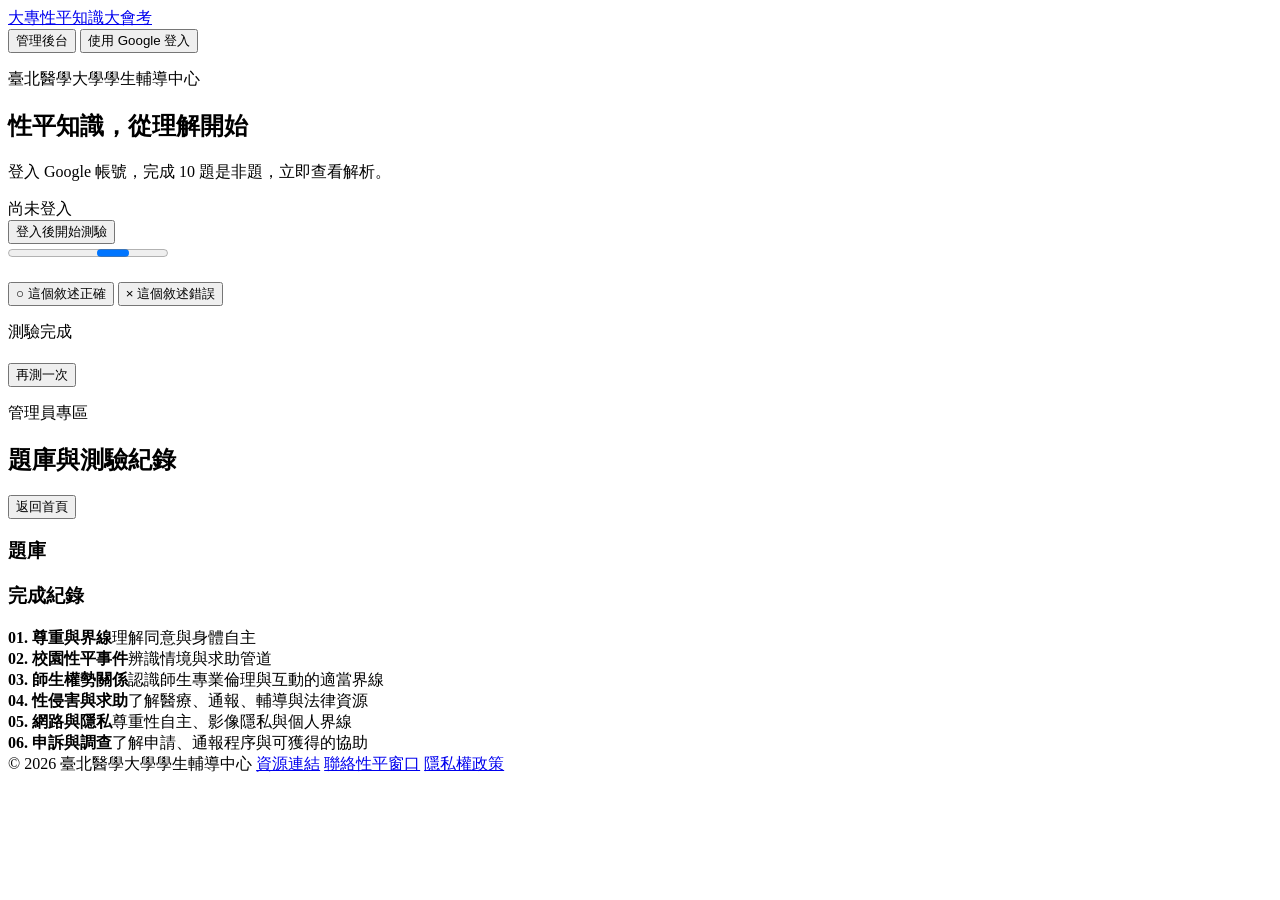
==== index.html @ e1f248a3 "Add index.html" ====
<!doctype html>
<html lang="zh-Hant">
<head>
  <meta charset="UTF-8" />
  <meta name="viewport" content="width=device-width,initial-scale=1" />
  <meta name="description" content="大專性平知識大會考" />
  <title>大專性平知識大會考</title>
  <link rel="stylesheet" href="./styles.css" />
</head>
<body>
  <header class="topbar">
    <a class="brand" href="./">大專性平知識大會考</a>
    <nav>
      <button id="adminNav" class="link-button hidden">管理後台</button>
      <button id="authButton" class="button">使用 Google 登入</button>
    </nav>
  </header>
  <main>
    <section id="homeView" class="hero">
      <p class="eyebrow">臺北醫學大學學生輔導中心</p>
      <h1>性平知識，從理解開始</h1>
      <p class="lead">登入 Google 帳號，完成 10 題是非題，立即查看解析。</p>
      <div id="accountStatus" class="status">尚未登入</div>
      <button id="startButton" class="button primary">登入後開始測驗</button>
    </section>

    <section id="quizView" class="panel hidden" aria-live="polite">
      <div class="progress-row"><span id="progressText"></span><progress id="progressBar" max="10"></progress></div>
      <h2 id="questionText"></h2>
      <div class="answer-grid">
        <button class="answer-button" data-answer="true">○ 這個敘述正確</button>
        <button class="answer-button" data-answer="false">× 這個敘述錯誤</button>
      </div>
    </section>

    <section id="resultView" class="panel hidden">
      <p class="eyebrow">測驗完成</p>
      <h2 id="scoreText"></h2>
      <div id="reviewList" class="review-list"></div>
      <button id="retryButton" class="button primary">再測一次</button>
    </section>

    <section id="adminView" class="panel hidden">
      <div class="section-heading"><div><p class="eyebrow">管理員專區</p><h2>題庫與測驗紀錄</h2></div><button id="closeAdmin" class="button">返回首頁</button></div>
      <p id="adminMessage" class="status"></p>
      <div class="admin-grid">
        <div><h3>題庫</h3><div id="questionAdminList"></div></div>
        <div><h3>完成紀錄</h3><div id="attemptList"></div></div>
      </div>
    </section>

    <section class="topics">
      <article><b>01. 尊重與界線</b><span>理解同意與身體自主</span></article>
      <article><b>02. 校園性平事件</b><span>辨識情境與求助管道</span></article>
      <article><b>03. 師生權勢關係</b><span>認識師生專業倫理與互動的適當界線</span></article>
      <article><b>04. 性侵害與求助</b><span>了解醫療、通報、輔導與法律資源</span></article>
      <article><b>05. 網路與隱私</b><span>尊重性自主、影像隱私與個人界線</span></article>
      <article><b>06. 申訴與調查</b><span>了解申請、通報程序與可獲得的協助</span></article>
    </section>
  </main>
  <footer>
    <span>© 2026 臺北醫學大學學生輔導中心</span>
    <a href="https://ismart.tmu.edu.tw/front/GECE1/pages.php?ID=776df906053d815350e7e70a23104001" target="_blank" rel="noopener">資源連結</a>
    <a href="mailto:gender@tmu.edu.tw">聯絡性平窗口</a>
    <a href="./privacy.html">隱私權政策</a>
  </footer>
  <dialog id="editDialog">
    <form id="editForm" method="dialog">
      <h2>修改題目</h2>
      <input id="editId" type="hidden" />
      <label>題目<textarea id="editPrompt" required></textarea></label>
      <label>答案<select id="editAnswer"><option value="true">○ 正確</option><option value="false">× 錯誤</option></select></label>
      <label>解答說明<textarea id="editExplanation"></textarea></label>
      <div class="dialog-actions"><button type="button" id="cancelEdit" class="button">取消</button><button type="submit" class="button primary">儲存</button></div>
    </form>
  </dialog>
  <script type="module" src="./app.js"></script>
</body>
</html>
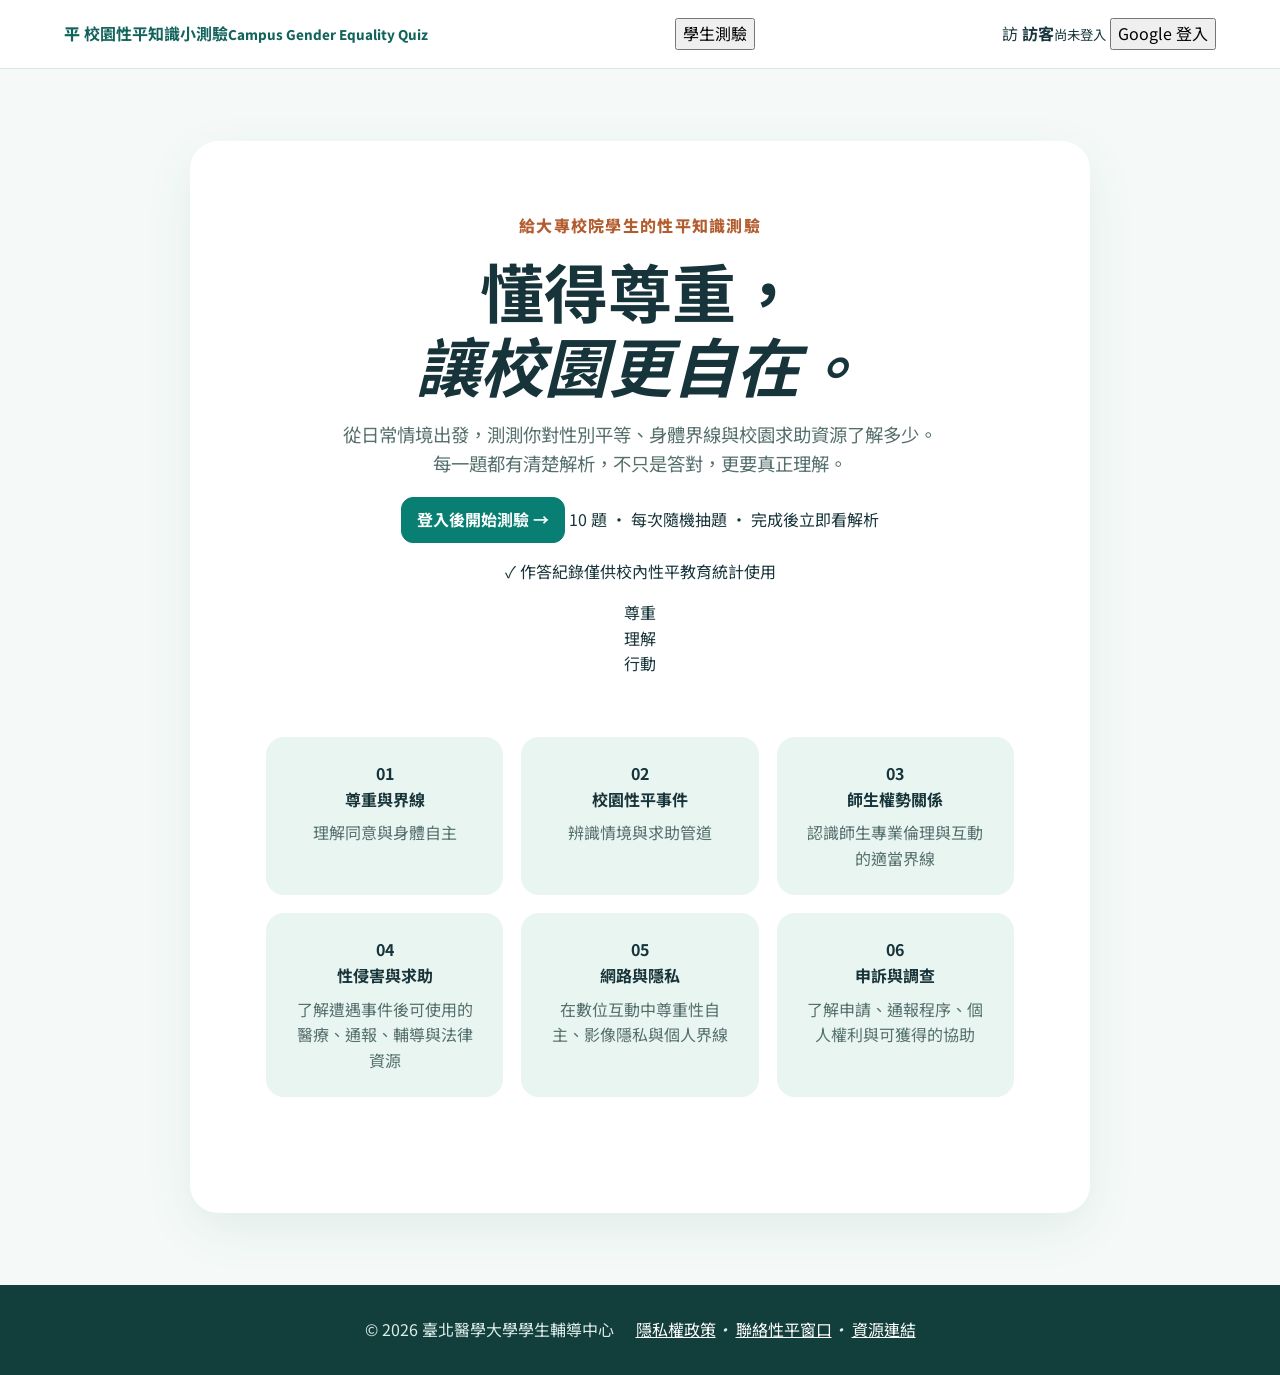
==== commit 491ee7d2: "Rebuild homepage from published site design" ====
--- a/index.html
+++ b/index.html
@@ -3,67 +3,96 @@
 <head>
   <meta charset="UTF-8" />
   <meta name="viewport" content="width=device-width,initial-scale=1" />
-  <meta name="description" content="大專性平知識大會考" />
-  <title>大專性平知識大會考</title>
+  <meta name="description" content="給大專校院學生的校園性別平等知識測驗" />
+  <title>校園性別平等知識小測驗</title>
+  <link rel="preconnect" href="https://fonts.googleapis.com">
+  <link rel="preconnect" href="https://fonts.gstatic.com" crossorigin>
+  <link href="https://fonts.googleapis.com/css2?family=Noto+Sans+TC:wght@400;500;600;700&family=Noto+Serif+TC:wght@600;700&display=swap" rel="stylesheet">
   <link rel="stylesheet" href="./styles.css" />
 </head>
 <body>
   <header class="topbar">
-    <a class="brand" href="./">大專性平知識大會考</a>
-    <nav>
-      <button id="adminNav" class="link-button hidden">管理後台</button>
-      <button id="authButton" class="button">使用 Google 登入</button>
+    <a class="brand" href="./" aria-label="回到首頁">
+      <span class="brand-mark">平</span>
+      <span><strong>校園性平知識小測驗</strong><small>Campus Gender Equality Quiz</small></span>
+    </a>
+    <nav aria-label="主要導覽">
+      <button class="nav-item active" type="button" id="studentNav">學生測驗</button>
+      <button id="adminNav" class="nav-item hidden" type="button">管理後台</button>
     </nav>
+    <div class="account">
+      <span class="account-avatar" aria-hidden="true">訪</span>
+      <span class="account-copy"><strong id="accountName">訪客</strong><small id="accountStatus">尚未登入</small></span>
+      <button id="authButton" class="auth-button" type="button">Google 登入</button>
+    </div>
   </header>
+
   <main>
-    <section id="homeView" class="hero">
-      <p class="eyebrow">臺北醫學大學學生輔導中心</p>
-      <h1>性平知識，從理解開始</h1>
-      <p class="lead">登入 Google 帳號，完成 10 題是非題，立即查看解析。</p>
-      <div id="accountStatus" class="status">尚未登入</div>
-      <button id="startButton" class="button primary">登入後開始測驗</button>
+    <section id="homeView" class="hero page">
+      <div class="hero-copy">
+        <p class="eyebrow">給大專校院學生的性平知識測驗</p>
+        <h1>懂得尊重，<br><em>讓校園更自在。</em></h1>
+        <p class="lead">從日常情境出發，測測你對性別平等、身體界線與校園求助資源了解多少。<br>每一題都有清楚解析，不只是答對，更要真正理解。</p>
+        <div class="hero-actions">
+          <button id="startButton" class="button primary" type="button">登入後開始測驗 <span>→</span></button>
+          <span>10 題 · 每次隨機抽題 · 完成後立即看解析</span>
+        </div>
+        <p class="privacy-note"><span>✓</span> 作答紀錄僅供校內性平教育統計使用</p>
+      </div>
+      <div class="values-graphic" aria-label="尊重、理解、行動">
+        <div class="orbit orbit-outer"><span class="value value-respect">尊重</span></div>
+        <div class="orbit orbit-middle"><span class="value value-understand">理解</span></div>
+        <div class="orbit orbit-inner"></div>
+        <span class="value value-action">行動</span>
+      </div>
+      <div class="topics" aria-label="測驗六大主題">
+        <article><b>01</b><div><strong>尊重與界線</strong><span>理解同意與身體自主</span></div></article>
+        <article><b>02</b><div><strong>校園性平事件</strong><span>辨識情境與求助管道</span></div></article>
+        <article><b>03</b><div><strong>師生權勢關係</strong><span>認識師生專業倫理與互動的適當界線</span></div></article>
+        <article><b>04</b><div><strong>性侵害與求助</strong><span>了解遭遇事件後可使用的醫療、通報、輔導與法律資源</span></div></article>
+        <article><b>05</b><div><strong>網路與隱私</strong><span>在數位互動中尊重性自主、影像隱私與個人界線</span></div></article>
+        <article><b>06</b><div><strong>申訴與調查</strong><span>了解申請、通報程序、個人權利與可獲得的協助</span></div></article>
+      </div>
     </section>
 
-    <section id="quizView" class="panel hidden" aria-live="polite">
+    <section id="quizView" class="panel quiz-panel hidden" aria-live="polite">
+      <div class="panel-kicker">學生測驗</div>
       <div class="progress-row"><span id="progressText"></span><progress id="progressBar" max="10"></progress></div>
       <h2 id="questionText"></h2>
+      <p class="answer-hint">請判斷以下敘述是否正確</p>
       <div class="answer-grid">
-        <button class="answer-button" data-answer="true">○ 這個敘述正確</button>
-        <button class="answer-button" data-answer="false">× 這個敘述錯誤</button>
+        <button class="answer-button correct-option" data-answer="true"><b>○</b><span>這個敘述正確</span></button>
+        <button class="answer-button wrong-option" data-answer="false"><b>×</b><span>這個敘述錯誤</span></button>
       </div>
     </section>
 
     <section id="resultView" class="panel hidden">
       <p class="eyebrow">測驗完成</p>
       <h2 id="scoreText"></h2>
+      <p class="result-intro">謝謝你的參與。答案解析不只是告訴你對錯，也幫助我們在日常互動中做出更尊重的選擇。</p>
       <div id="reviewList" class="review-list"></div>
-      <button id="retryButton" class="button primary">再測一次</button>
+      <button id="retryButton" class="button primary" type="button">再測一次 <span>→</span></button>
     </section>
 
-    <section id="adminView" class="panel hidden">
-      <div class="section-heading"><div><p class="eyebrow">管理員專區</p><h2>題庫與測驗紀錄</h2></div><button id="closeAdmin" class="button">返回首頁</button></div>
+    <section id="adminView" class="panel admin-panel hidden">
+      <div class="section-heading"><div><p class="eyebrow">管理員專區</p><h2>題庫與測驗紀錄</h2></div><button id="closeAdmin" class="button" type="button">返回首頁</button></div>
       <p id="adminMessage" class="status"></p>
       <div class="admin-grid">
         <div><h3>題庫</h3><div id="questionAdminList"></div></div>
         <div><h3>完成紀錄</h3><div id="attemptList"></div></div>
       </div>
     </section>
+  </main>
 
-    <section class="topics">
-      <article><b>01. 尊重與界線</b><span>理解同意與身體自主</span></article>
-      <article><b>02. 校園性平事件</b><span>辨識情境與求助管道</span></article>
-      <article><b>03. 師生權勢關係</b><span>認識師生專業倫理與互動的適當界線</span></article>
-      <article><b>04. 性侵害與求助</b><span>了解醫療、通報、輔導與法律資源</span></article>
-      <article><b>05. 網路與隱私</b><span>尊重性自主、影像隱私與個人界線</span></article>
-      <article><b>06. 申訴與調查</b><span>了解申請、通報程序與可獲得的協助</span></article>
-    </section>
-  </main>
   <footer>
     <span>© 2026 臺北醫學大學學生輔導中心</span>
-    <a href="https://ismart.tmu.edu.tw/front/GECE1/pages.php?ID=776df906053d815350e7e70a23104001" target="_blank" rel="noopener">資源連結</a>
-    <a href="mailto:gender@tmu.edu.tw">聯絡性平窗口</a>
-    <a href="./privacy.html">隱私權政策</a>
+    <nav aria-label="頁尾連結">
+      <a href="./privacy.html">隱私權政策</a><i>·</i>
+      <a href="mailto:gender@tmu.edu.tw">聯絡性平窗口</a><i>·</i>
+      <a href="https://ismart.tmu.edu.tw/front/GECE1/pages.php?ID=776df906053d815350e7e70a23104001" target="_blank" rel="noopener">資源連結</a>
+    </nav>
   </footer>
+
   <dialog id="editDialog">
     <form id="editForm" method="dialog">
       <h2>修改題目</h2>
--- a/styles.css
+++ b/styles.css
@@ -0,0 +1 @@
+:root{font-family:Inter,"Noto Sans TC",system-ui,sans-serif;color:#17343a;background:#f5faf8;line-height:1.6}*{box-sizing:border-box}body{margin:0}button,a{font:inherit}.topbar{display:flex;justify-content:space-between;align-items:center;padding:18px clamp(20px,5vw,72px);background:#fff;border-bottom:1px solid #d9e8e3;position:sticky;top:0;z-index:3}.brand{font-weight:800;color:#12635b;text-decoration:none}.topbar nav{display:flex;gap:10px}.button{border:1px solid #9abbb4;border-radius:12px;background:#fff;color:#164f49;padding:9px 15px;cursor:pointer}.primary{background:#087f72;color:white;border-color:#087f72;font-weight:700}.link-button{border:0;background:none;color:#12635b;cursor:pointer}.hero,.panel{max-width:900px;margin:72px auto;padding:clamp(24px,5vw,56px);background:white;border-radius:28px;box-shadow:0 16px 50px #0d554315}.hero{text-align:center}.eyebrow{color:#b35c2e;font-weight:800;letter-spacing:.08em}.hero h1{font-size:clamp(2rem,6vw,4rem);line-height:1.15;margin:.2em 0}.lead{font-size:1.15rem;color:#55706c}.status{margin:20px 0;color:#58716c}.progress-row{display:flex;align-items:center;gap:18px}.progress-row progress{flex:1;accent-color:#087f72}.panel h2{font-size:clamp(1.45rem,4vw,2.4rem);line-height:1.45}.answer-grid{display:grid;grid-template-columns:1fr 1fr;gap:18px;margin-top:36px}.answer-button{min-height:92px;border:2px solid #75aaa1;border-radius:18px;background:#f6fffc;font-size:1.15rem;font-weight:800;color:#0e6259;cursor:pointer}.answer-button:hover{background:#dff5ef}.review-list article{padding:18px 0;border-bottom:1px solid #dce9e5}.review-list p{margin:.4em 0}.topics{max-width:1100px;margin:60px auto;display:grid;grid-template-columns:repeat(3,1fr);gap:18px;padding:0 20px}.topics article{background:#e9f5f1;padding:24px;border-radius:18px}.topics b,.topics span{display:block}.topics span{color:#55706c;margin-top:8px}footer{display:flex;gap:22px;flex-wrap:wrap;justify-content:center;padding:32px;background:#123f3b;color:#dcece9}footer a{color:white}.hidden{display:none!important}.section-heading{display:flex;justify-content:space-between;gap:20px;align-items:center}.admin-grid{display:grid;grid-template-columns:2fr 1fr;gap:30px}.admin-row{display:flex;gap:12px;justify-content:space-between;padding:12px 0;border-bottom:1px solid #dce9e5}.admin-row span{flex:1}.attempt-row{padding:10px 0;border-bottom:1px solid #dce9e5;font-variant-numeric:tabular-nums}dialog{border:0;border-radius:22px;box-shadow:0 24px 90px #0004;width:min(680px,92vw)}dialog::backdrop{background:#1238}dialog form{display:grid;gap:18px;padding:12px}dialog label{display:grid;gap:6px;font-weight:700}textarea,select{font:inherit;border:1px solid #9abbb4;border-radius:10px;padding:10px}textarea{min-height:110px;resize:vertical}.dialog-actions{display:flex;justify-content:flex-end;gap:10px}@media(max-width:760px){.topbar{align-items:flex-start}.brand{max-width:150px}.answer-grid,.admin-grid,.topics{grid-template-columns:1fr}.hero,.panel{margin:26px 14px;border-radius:20px}.section-heading{align-items:flex-start;flex-direction:column}}
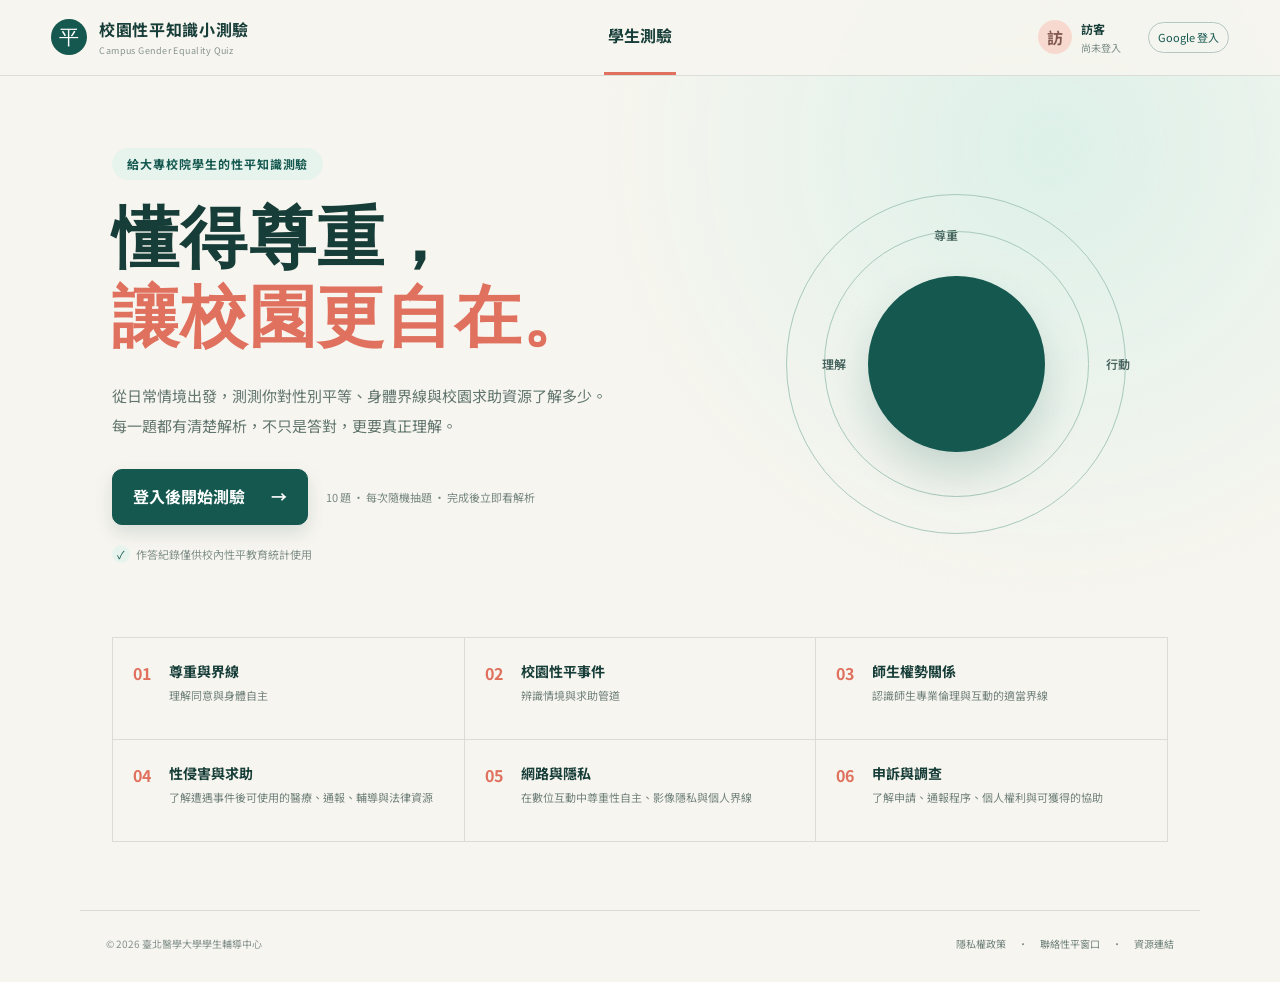
==== commit 732a004f: "新增逐題即時解答區塊" ====
--- a/index.html
+++ b/index.html
@@ -64,6 +64,20 @@
         <button class="answer-button correct-option" data-answer="true"><b>○</b><span>這個敘述正確</span></button>
         <button class="answer-button wrong-option" data-answer="false"><b>×</b><span>這個敘述錯誤</span></button>
       </div>
+      <section id="answerFeedback" class="answer-feedback hidden" aria-live="assertive">
+        <div class="feedback-heading">
+          <span id="feedbackIcon" class="feedback-icon" aria-hidden="true"></span>
+          <div>
+            <p id="feedbackResult" class="feedback-result"></p>
+            <p id="feedbackAnswer" class="feedback-answer"></p>
+          </div>
+        </div>
+        <div class="feedback-explanation">
+          <strong>解答說明</strong>
+          <p id="feedbackExplanation"></p>
+        </div>
+        <button id="nextButton" class="button primary next-button" type="button">下一題 <span>→</span></button>
+      </section>
     </section>
 
     <section id="resultView" class="panel hidden">
--- a/styles.css
+++ b/styles.css
@@ -1 +1,3 @@
-:root{font-family:Inter,"Noto Sans TC",system-ui,sans-serif;color:#17343a;background:#f5faf8;line-height:1.6}*{box-sizing:border-box}body{margin:0}button,a{font:inherit}.topbar{display:flex;justify-content:space-between;align-items:center;padding:18px clamp(20px,5vw,72px);background:#fff;border-bottom:1px solid #d9e8e3;position:sticky;top:0;z-index:3}.brand{font-weight:800;color:#12635b;text-decoration:none}.topbar nav{display:flex;gap:10px}.button{border:1px solid #9abbb4;border-radius:12px;background:#fff;color:#164f49;padding:9px 15px;cursor:pointer}.primary{background:#087f72;color:white;border-color:#087f72;font-weight:700}.link-button{border:0;background:none;color:#12635b;cursor:pointer}.hero,.panel{max-width:900px;margin:72px auto;padding:clamp(24px,5vw,56px);background:white;border-radius:28px;box-shadow:0 16px 50px #0d554315}.hero{text-align:center}.eyebrow{color:#b35c2e;font-weight:800;letter-spacing:.08em}.hero h1{font-size:clamp(2rem,6vw,4rem);line-height:1.15;margin:.2em 0}.lead{font-size:1.15rem;color:#55706c}.status{margin:20px 0;color:#58716c}.progress-row{display:flex;align-items:center;gap:18px}.progress-row progress{flex:1;accent-color:#087f72}.panel h2{font-size:clamp(1.45rem,4vw,2.4rem);line-height:1.45}.answer-grid{display:grid;grid-template-columns:1fr 1fr;gap:18px;margin-top:36px}.answer-button{min-height:92px;border:2px solid #75aaa1;border-radius:18px;background:#f6fffc;font-size:1.15rem;font-weight:800;color:#0e6259;cursor:pointer}.answer-button:hover{background:#dff5ef}.review-list article{padding:18px 0;border-bottom:1px solid #dce9e5}.review-list p{margin:.4em 0}.topics{max-width:1100px;margin:60px auto;display:grid;grid-template-columns:repeat(3,1fr);gap:18px;padding:0 20px}.topics article{background:#e9f5f1;padding:24px;border-radius:18px}.topics b,.topics span{display:block}.topics span{color:#55706c;margin-top:8px}footer{display:flex;gap:22px;flex-wrap:wrap;justify-content:center;padding:32px;background:#123f3b;color:#dcece9}footer a{color:white}.hidden{display:none!important}.section-heading{display:flex;justify-content:space-between;gap:20px;align-items:center}.admin-grid{display:grid;grid-template-columns:2fr 1fr;gap:30px}.admin-row{display:flex;gap:12px;justify-content:space-between;padding:12px 0;border-bottom:1px solid #dce9e5}.admin-row span{flex:1}.attempt-row{padding:10px 0;border-bottom:1px solid #dce9e5;font-variant-numeric:tabular-nums}dialog{border:0;border-radius:22px;box-shadow:0 24px 90px #0004;width:min(680px,92vw)}dialog::backdrop{background:#1238}dialog form{display:grid;gap:18px;padding:12px}dialog label{display:grid;gap:6px;font-weight:700}textarea,select{font:inherit;border:1px solid #9abbb4;border-radius:10px;padding:10px}textarea{min-height:110px;resize:vertical}.dialog-actions{display:flex;justify-content:flex-end;gap:10px}@media(max-width:760px){.topbar{align-items:flex-start}.brand{max-width:150px}.answer-grid,.admin-grid,.topics{grid-template-columns:1fr}.hero,.panel{margin:26px 14px;border-radius:20px}.section-heading{align-items:flex-start;flex-direction:column}}
+:root{--ink:#173d38;--deep:#14584f;--coral:#df715e;--paper:#f7f5ef;--mint:#e7f4ed;--line:#d9ddd5;--muted:#788984;font-family:"Noto Sans TC","PingFang TC",Arial,sans-serif;color:var(--ink);background:var(--paper);line-height:1.7}*{box-sizing:border-box}html{scroll-behavior:smooth}body{margin:0;min-height:100vh;background:radial-gradient(circle at 82% 15%,#ddf1e9 0,transparent 34%),var(--paper)}button,a{font:inherit}.topbar{height:76px;display:grid;grid-template-columns:1fr auto 1fr;align-items:center;padding:0 clamp(24px,4vw,52px);border-bottom:1px solid #d9ded8;background:#f7f5efdd;backdrop-filter:blur(12px);position:sticky;top:0;z-index:10}.brand{display:flex;align-items:center;gap:12px;color:var(--ink);text-decoration:none;width:max-content}.brand-mark{width:36px;height:36px;display:grid;place-items:center;border-radius:50%;background:var(--deep);color:white;font-family:"Noto Serif TC",serif;font-size:20px}.brand strong,.brand small,.account-copy strong,.account-copy small{display:block}.brand strong{font-size:16px;letter-spacing:.04em}.brand small{font-size:9px;color:#87948f;letter-spacing:.05em}.topbar nav{align-self:stretch;display:flex;gap:28px}.nav-item{border:0;border-bottom:3px solid transparent;background:transparent;color:var(--ink);font-weight:700;padding:0 4px;cursor:pointer}.nav-item.active{border-bottom-color:var(--coral)}.account{justify-self:end;display:flex;align-items:center;gap:9px}.account-avatar{width:34px;height:34px;display:grid;place-items:center;border-radius:50%;background:#f7d9cf;color:#81584f;font-weight:700}.account-copy{min-width:58px}.account-copy strong{font-size:12px}.account-copy small{font-size:10px;color:var(--muted)}.auth-button{border:1px solid #b6c6c1;border-radius:999px;background:transparent;color:var(--deep);font-size:11px;padding:5px 9px;cursor:pointer}.page{max-width:1120px;margin:0 auto;padding:70px 32px 0}.hero{display:grid;grid-template-columns:1.15fr .85fr;column-gap:60px}.hero-copy{padding-top:2px}.eyebrow,.panel-kicker{display:inline-block;margin:0 0 20px;padding:6px 15px;border-radius:999px;background:var(--mint);color:var(--deep);font-size:12px;font-weight:700;letter-spacing:.08em}.hero h1{font-family:"Noto Serif TC",serif;font-size:clamp(48px,5.2vw,75px);font-weight:600;line-height:1.18;letter-spacing:.02em;margin:0 0 24px}.hero h1 em{font-style:normal;color:var(--coral)}.lead{color:#61756f;font-size:15px;line-height:2;margin:0}.hero-actions{display:flex;align-items:center;gap:18px;margin-top:28px}.hero-actions>span{font-size:11px;color:#778782}.button{border:1px solid #9db8b1;border-radius:10px;background:transparent;color:var(--deep);padding:10px 18px;cursor:pointer}.primary{background:var(--deep);border-color:var(--deep);color:#fff;font-weight:700;box-shadow:0 8px 18px #14584f24}.hero .primary{padding:13px 20px}.primary span{margin-left:22px}.privacy-note{font-size:11px;color:#81908b;margin:20px 0}.privacy-note span{display:inline-grid;place-items:center;width:18px;height:18px;margin-right:4px;border-radius:50%;background:var(--mint);color:var(--deep)}.values-graphic{position:relative;width:min(340px,32vw);aspect-ratio:1;margin:48px auto 0}.orbit{position:absolute;border:1px solid #a8c9bd;border-radius:50%;inset:0}.orbit-middle{inset:11%}.orbit-inner{inset:24%;border:0;background:var(--deep);box-shadow:0 22px 40px #14584f30}.value{position:absolute;font-size:12px;color:#47645e;font-weight:600}.value-respect{left:47%;top:9%;transform:translateX(-50%)}.value-understand{left:-1%;top:50%;transform:translateY(-50%)}.value-action{right:-1%;top:50%;transform:translateY(-50%)}.topics{grid-column:1/-1;margin-top:54px;border-top:1px solid var(--line);border-left:1px solid var(--line);display:grid;grid-template-columns:repeat(3,1fr)}.topics article{display:flex;gap:18px;min-height:102px;padding:22px 20px;border-right:1px solid var(--line);border-bottom:1px solid var(--line)}.topics b{color:var(--coral);font-size:16px}.topics strong,.topics span{display:block}.topics strong{font-size:14px}.topics span{margin-top:3px;color:#72827d;font-size:11px;line-height:1.55}.panel{max-width:900px;margin:64px auto;padding:clamp(28px,5vw,56px);background:#fffdf8;border:1px solid var(--line);border-radius:2px;box-shadow:0 18px 60px #214f4310}.quiz-panel{min-height:520px}.progress-row{display:flex;align-items:center;gap:18px;font-size:13px;color:var(--muted)}.progress-row progress{flex:1;height:6px;border:0;accent-color:var(--coral)}.panel h2{font-family:"Noto Serif TC",serif;font-size:clamp(27px,4vw,40px);line-height:1.55}.answer-hint{color:var(--muted);font-size:13px}.answer-grid{display:grid;grid-template-columns:1fr 1fr;gap:18px;margin-top:30px}.answer-button{min-height:120px;display:flex;align-items:center;justify-content:center;gap:16px;border:1px solid #a9c4bc;background:#f5fbf8;color:var(--deep);cursor:pointer;transition:.2s}.answer-button:hover{transform:translateY(-2px);border-color:var(--deep);box-shadow:0 10px 24px #174f4217}.answer-button b{font-family:serif;font-size:32px}.answer-button span{font-weight:700}.review-list article{padding:18px 0;border-bottom:1px solid var(--line)}.review-list p{margin:.4em 0;color:#657873}.result-intro{color:#657873}.section-heading{display:flex;justify-content:space-between;gap:20px;align-items:center}.admin-grid{display:grid;grid-template-columns:2fr 1fr;gap:30px}.admin-row{display:flex;gap:12px;justify-content:space-between;padding:12px 0;border-bottom:1px solid var(--line)}.admin-row span{flex:1}.attempt-row{padding:10px 0;border-bottom:1px solid var(--line);font-variant-numeric:tabular-nums}.status{color:var(--muted)}footer{max-width:1120px;margin:68px auto 0;padding:24px 26px 30px;border-top:1px solid var(--line);display:flex;justify-content:space-between;gap:22px;color:#83918d;font-size:10px}footer nav{display:flex;gap:12px}footer a{color:#6e807a;text-decoration:none}footer a:hover{text-decoration:underline}footer i{font-style:normal}.hidden{display:none!important}dialog{border:0;border-radius:14px;box-shadow:0 24px 90px #0004;width:min(680px,92vw);background:#fffdf8;color:var(--ink)}dialog::backdrop{background:#173d3855}dialog form{display:grid;gap:18px;padding:12px}dialog label{display:grid;gap:6px;font-weight:700}textarea,select{font:inherit;border:1px solid #9abbb4;border-radius:6px;padding:10px;background:white}textarea{min-height:110px;resize:vertical}.dialog-actions{display:flex;justify-content:flex-end;gap:10px}
+@media(max-width:820px){.topbar{height:auto;min-height:72px;grid-template-columns:1fr auto;padding:10px 18px}.brand strong{font-size:14px}.topbar nav{display:none}.account-copy{display:none}.hero{grid-template-columns:1fr;padding-top:45px}.values-graphic{width:min(290px,78vw);margin-top:30px}.topics{grid-template-columns:repeat(2,1fr)}.hero h1{font-size:clamp(42px,13vw,64px)}.lead br{display:none}.panel{margin:28px 14px}.admin-grid{grid-template-columns:1fr}footer{margin-top:38px;flex-direction:column;align-items:center;text-align:center}}
+@media(max-width:520px){.brand small{display:none}.account{gap:5px}.auth-button{font-size:10px;padding:5px 7px}.page{padding-left:18px;padding-right:18px}.hero-actions{align-items:flex-start;flex-direction:column}.values-graphic{margin-bottom:14px}.topics{grid-template-columns:1fr}.topics article{min-height:88px}.answer-grid{grid-template-columns:1fr}.section-heading{align-items:flex-start;flex-direction:column}footer nav{flex-wrap:wrap;justify-content:center}}
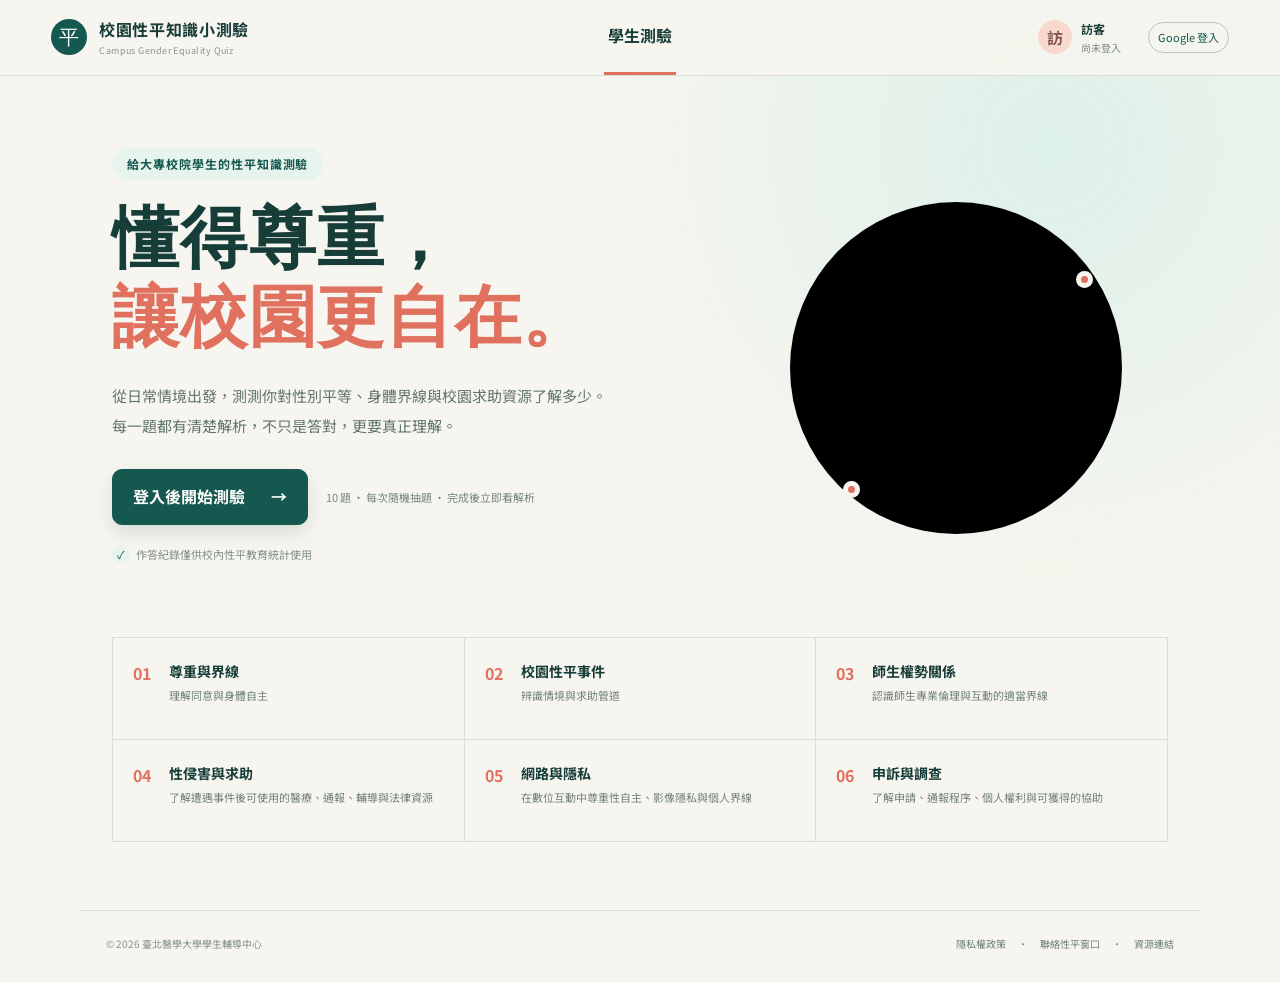
==== commit c4ba1d44: "Fix responsive values circle markup" ====
--- a/index.html
+++ b/index.html
@@ -39,11 +39,17 @@
         </div>
         <p class="privacy-note"><span>✓</span> 作答紀錄僅供校內性平教育統計使用</p>
       </div>
-      <div class="values-graphic" aria-label="尊重、理解、行動">
-        <div class="orbit orbit-outer"><span class="value value-respect">尊重</span></div>
-        <div class="orbit orbit-middle"><span class="value value-understand">理解</span></div>
-        <div class="orbit orbit-inner"></div>
-        <span class="value value-action">行動</span>
+      <div class="values-graphic" role="img" aria-label="尊重、理解、行動三個核心價值">
+        <svg class="values-svg" viewBox="0 0 360 360" aria-hidden="true" focusable="false">
+          <circle class="values-ring values-ring-outer" cx="180" cy="180" r="166"></circle>
+          <circle class="values-ring values-ring-middle" cx="180" cy="180" r="116"></circle>
+          <circle class="values-ring values-ring-inner" cx="180" cy="180" r="66"></circle>
+          <circle class="values-dot" cx="291" cy="105" r="5"></circle>
+          <circle class="values-dot" cx="78" cy="278" r="5"></circle>
+          <text class="values-label values-label-respect" x="180" y="48">尊重</text>
+          <text class="values-label values-label-understand" x="180" y="108">理解</text>
+          <text class="values-label values-label-action" x="180" y="188">行動</text>
+        </svg>
       </div>
       <div class="topics" aria-label="測驗六大主題">
         <article><b>01</b><div><strong>尊重與界線</strong><span>理解同意與身體自主</span></div></article>
@@ -80,20 +86,101 @@
       </section>
     </section>
 
-    <section id="resultView" class="panel hidden">
-      <p class="eyebrow">測驗完成</p>
-      <h2 id="scoreText"></h2>
+    <section id="resultView" class="panel result-page hidden">
+      <div id="certificateSheet" class="certificate-sheet">
+        <div class="result-title">
+          <span>測驗完成</span>
+          <h1>校園性別平等知識小測驗成績單</h1>
+          <p id="certificateUser"></p>
+        </div>
+        <div class="score-card">
+          <div class="score-ring"><strong id="scorePercent"></strong><span>分</span></div>
+          <div class="score-summary">
+            <span id="scoreGrade" class="grade"></span>
+            <h2 id="scoreText"></h2>
+            <p id="scoreDetail"></p>
+          </div>
+          <div class="certificate-meta">
+            <small>完成日期</small><b id="completionDate"></b>
+            <small>成績單編號</small><b id="certificateNumber"></b>
+          </div>
+        </div>
+        <div class="certificate-note">
+          <b>完成證明</b>
+          <p>本成績單證明答題者已完成校園性別平等知識測驗與逐題學習。</p>
+        </div>
+      </div>
       <p class="result-intro">謝謝你的參與。答案解析不只是告訴你對錯，也幫助我們在日常互動中做出更尊重的選擇。</p>
       <div id="reviewList" class="review-list"></div>
-      <button id="retryButton" class="button primary" type="button">再測一次 <span>→</span></button>
+      <div class="result-actions">
+        <button id="downloadResultButton" class="button primary" type="button">下載 A4 PDF 成績單</button>
+        <button id="retryButton" class="button" type="button">再測一次 <span>→</span></button>
+      </div>
     </section>
 
     <section id="adminView" class="panel admin-panel hidden">
-      <div class="section-heading"><div><p class="eyebrow">管理員專區</p><h2>題庫與測驗紀錄</h2></div><button id="closeAdmin" class="button" type="button">返回首頁</button></div>
-      <p id="adminMessage" class="status"></p>
-      <div class="admin-grid">
-        <div><h3>題庫</h3><div id="questionAdminList"></div></div>
-        <div><h3>完成紀錄</h3><div id="attemptList"></div></div>
+      <div class="section-heading">
+        <div><p class="eyebrow">管理員專區</p><h2>測驗管理後台</h2></div>
+        <button id="closeAdmin" class="button" type="button">返回首頁</button>
+      </div>
+      <p id="adminMessage" class="status" aria-live="polite"></p>
+
+      <div class="admin-dashboard">
+        <section class="admin-card settings-card">
+          <div class="admin-card-heading"><div><span class="admin-icon">⚙</span><h3>測驗設定</h3></div></div>
+          <form id="settingsForm" class="inline-form">
+            <label for="questionCount">每次測驗題數</label>
+            <input id="questionCount" type="number" min="1" max="100" required>
+            <button class="button primary" type="submit">儲存設定</button>
+          </form>
+          <small>題數不得超過目前啟用中的題目數量。</small>
+        </section>
+
+        <section class="admin-card records-card">
+          <div class="admin-card-heading">
+            <div><span class="admin-icon">▦</span><h3>作答紀錄</h3></div>
+            <button id="exportCsv" class="button" type="button">匯出本月 CSV</button>
+          </div>
+          <div class="month-toolbar">
+            <button id="previousMonth" class="icon-button" type="button" aria-label="上一個月">‹</button>
+            <label>檢視月份<input id="recordMonth" type="month"></label>
+            <button id="nextMonth" class="icon-button" type="button" aria-label="下一個月">›</button>
+            <span id="recordSummary" class="record-summary"></span>
+          </div>
+          <div class="table-scroll">
+            <table class="admin-table">
+              <thead><tr><th>完成時間</th><th>Google 帳號</th><th>得分</th><th>正確率</th></tr></thead>
+              <tbody id="attemptList"></tbody>
+            </table>
+          </div>
+        </section>
+
+        <section class="admin-card import-card">
+          <div class="admin-card-heading"><div><span class="admin-icon">↑</span><h3>上傳題庫與解答</h3></div></div>
+          <p>支援 Excel（.xlsx／.xls）及 CSV。欄位可使用：題目、答案、解答說明、啟用、排序。</p>
+          <div class="import-controls">
+            <input id="questionFile" type="file" accept=".xlsx,.xls,.csv,text/csv">
+            <select id="importMode" aria-label="匯入方式">
+              <option value="append">新增至目前題庫</option>
+              <option value="replace">取代目前全部題庫</option>
+            </select>
+            <button id="importQuestions" class="button primary" type="button">開始匯入</button>
+          </div>
+          <small>「取代」會先刪除目前題庫，執行前會再次確認。答案可填 ○／×、正確／錯誤、true／false。</small>
+        </section>
+
+        <section class="admin-card questions-card">
+          <div class="admin-card-heading">
+            <div><span class="admin-icon">?</span><h3>目前題庫</h3></div>
+            <button id="addQuestion" class="button primary" type="button">＋ 新增題目</button>
+          </div>
+          <div class="question-filter">
+            <input id="questionSearch" type="search" placeholder="搜尋題目或解答">
+            <select id="questionStatus"><option value="all">全部狀態</option><option value="active">僅啟用</option><option value="inactive">僅停用</option></select>
+            <span id="questionSummary"></span>
+          </div>
+          <div id="questionAdminList" class="question-admin-list"></div>
+        </section>
       </div>
     </section>
   </main>
@@ -109,11 +196,15 @@
 
   <dialog id="editDialog">
     <form id="editForm" method="dialog">
-      <h2>修改題目</h2>
-      <input id="editId" type="hidden" />
-      <label>題目<textarea id="editPrompt" required></textarea></label>
-      <label>答案<select id="editAnswer"><option value="true">○ 正確</option><option value="false">× 錯誤</option></select></label>
-      <label>解答說明<textarea id="editExplanation"></textarea></label>
+      <h2 id="editDialogTitle">修改題目</h2>
+      <input id="editId" type="hidden">
+      <div class="form-grid">
+        <label class="full">題目<textarea id="editPrompt" rows="4" required></textarea></label>
+        <label>排序<input id="editPosition" type="number" min="1" required></label>
+        <label>答案<select id="editAnswer"><option value="true">○ 正確</option><option value="false">× 錯誤</option></select></label>
+        <label class="full">解答說明<textarea id="editExplanation" rows="5"></textarea></label>
+        <label class="check-label"><input id="editActive" type="checkbox" checked> 啟用這一題</label>
+      </div>
       <div class="dialog-actions"><button type="button" id="cancelEdit" class="button">取消</button><button type="submit" class="button primary">儲存</button></div>
     </form>
   </dialog>
--- a/styles.css
+++ b/styles.css
@@ -1,3 +1,14 @@
-:root{--ink:#173d38;--deep:#14584f;--coral:#df715e;--paper:#f7f5ef;--mint:#e7f4ed;--line:#d9ddd5;--muted:#788984;font-family:"Noto Sans TC","PingFang TC",Arial,sans-serif;color:var(--ink);background:var(--paper);line-height:1.7}*{box-sizing:border-box}html{scroll-behavior:smooth}body{margin:0;min-height:100vh;background:radial-gradient(circle at 82% 15%,#ddf1e9 0,transparent 34%),var(--paper)}button,a{font:inherit}.topbar{height:76px;display:grid;grid-template-columns:1fr auto 1fr;align-items:center;padding:0 clamp(24px,4vw,52px);border-bottom:1px solid #d9ded8;background:#f7f5efdd;backdrop-filter:blur(12px);position:sticky;top:0;z-index:10}.brand{display:flex;align-items:center;gap:12px;color:var(--ink);text-decoration:none;width:max-content}.brand-mark{width:36px;height:36px;display:grid;place-items:center;border-radius:50%;background:var(--deep);color:white;font-family:"Noto Serif TC",serif;font-size:20px}.brand strong,.brand small,.account-copy strong,.account-copy small{display:block}.brand strong{font-size:16px;letter-spacing:.04em}.brand small{font-size:9px;color:#87948f;letter-spacing:.05em}.topbar nav{align-self:stretch;display:flex;gap:28px}.nav-item{border:0;border-bottom:3px solid transparent;background:transparent;color:var(--ink);font-weight:700;padding:0 4px;cursor:pointer}.nav-item.active{border-bottom-color:var(--coral)}.account{justify-self:end;display:flex;align-items:center;gap:9px}.account-avatar{width:34px;height:34px;display:grid;place-items:center;border-radius:50%;background:#f7d9cf;color:#81584f;font-weight:700}.account-copy{min-width:58px}.account-copy strong{font-size:12px}.account-copy small{font-size:10px;color:var(--muted)}.auth-button{border:1px solid #b6c6c1;border-radius:999px;background:transparent;color:var(--deep);font-size:11px;padding:5px 9px;cursor:pointer}.page{max-width:1120px;margin:0 auto;padding:70px 32px 0}.hero{display:grid;grid-template-columns:1.15fr .85fr;column-gap:60px}.hero-copy{padding-top:2px}.eyebrow,.panel-kicker{display:inline-block;margin:0 0 20px;padding:6px 15px;border-radius:999px;background:var(--mint);color:var(--deep);font-size:12px;font-weight:700;letter-spacing:.08em}.hero h1{font-family:"Noto Serif TC",serif;font-size:clamp(48px,5.2vw,75px);font-weight:600;line-height:1.18;letter-spacing:.02em;margin:0 0 24px}.hero h1 em{font-style:normal;color:var(--coral)}.lead{color:#61756f;font-size:15px;line-height:2;margin:0}.hero-actions{display:flex;align-items:center;gap:18px;margin-top:28px}.hero-actions>span{font-size:11px;color:#778782}.button{border:1px solid #9db8b1;border-radius:10px;background:transparent;color:var(--deep);padding:10px 18px;cursor:pointer}.primary{background:var(--deep);border-color:var(--deep);color:#fff;font-weight:700;box-shadow:0 8px 18px #14584f24}.hero .primary{padding:13px 20px}.primary span{margin-left:22px}.privacy-note{font-size:11px;color:#81908b;margin:20px 0}.privacy-note span{display:inline-grid;place-items:center;width:18px;height:18px;margin-right:4px;border-radius:50%;background:var(--mint);color:var(--deep)}.values-graphic{position:relative;width:min(340px,32vw);aspect-ratio:1;margin:48px auto 0}.orbit{position:absolute;border:1px solid #a8c9bd;border-radius:50%;inset:0}.orbit-middle{inset:11%}.orbit-inner{inset:24%;border:0;background:var(--deep);box-shadow:0 22px 40px #14584f30}.value{position:absolute;font-size:12px;color:#47645e;font-weight:600}.value-respect{left:47%;top:9%;transform:translateX(-50%)}.value-understand{left:-1%;top:50%;transform:translateY(-50%)}.value-action{right:-1%;top:50%;transform:translateY(-50%)}.topics{grid-column:1/-1;margin-top:54px;border-top:1px solid var(--line);border-left:1px solid var(--line);display:grid;grid-template-columns:repeat(3,1fr)}.topics article{display:flex;gap:18px;min-height:102px;padding:22px 20px;border-right:1px solid var(--line);border-bottom:1px solid var(--line)}.topics b{color:var(--coral);font-size:16px}.topics strong,.topics span{display:block}.topics strong{font-size:14px}.topics span{margin-top:3px;color:#72827d;font-size:11px;line-height:1.55}.panel{max-width:900px;margin:64px auto;padding:clamp(28px,5vw,56px);background:#fffdf8;border:1px solid var(--line);border-radius:2px;box-shadow:0 18px 60px #214f4310}.quiz-panel{min-height:520px}.progress-row{display:flex;align-items:center;gap:18px;font-size:13px;color:var(--muted)}.progress-row progress{flex:1;height:6px;border:0;accent-color:var(--coral)}.panel h2{font-family:"Noto Serif TC",serif;font-size:clamp(27px,4vw,40px);line-height:1.55}.answer-hint{color:var(--muted);font-size:13px}.answer-grid{display:grid;grid-template-columns:1fr 1fr;gap:18px;margin-top:30px}.answer-button{min-height:120px;display:flex;align-items:center;justify-content:center;gap:16px;border:1px solid #a9c4bc;background:#f5fbf8;color:var(--deep);cursor:pointer;transition:.2s}.answer-button:hover{transform:translateY(-2px);border-color:var(--deep);box-shadow:0 10px 24px #174f4217}.answer-button b{font-family:serif;font-size:32px}.answer-button span{font-weight:700}.review-list article{padding:18px 0;border-bottom:1px solid var(--line)}.review-list p{margin:.4em 0;color:#657873}.result-intro{color:#657873}.section-heading{display:flex;justify-content:space-between;gap:20px;align-items:center}.admin-grid{display:grid;grid-template-columns:2fr 1fr;gap:30px}.admin-row{display:flex;gap:12px;justify-content:space-between;padding:12px 0;border-bottom:1px solid var(--line)}.admin-row span{flex:1}.attempt-row{padding:10px 0;border-bottom:1px solid var(--line);font-variant-numeric:tabular-nums}.status{color:var(--muted)}footer{max-width:1120px;margin:68px auto 0;padding:24px 26px 30px;border-top:1px solid var(--line);display:flex;justify-content:space-between;gap:22px;color:#83918d;font-size:10px}footer nav{display:flex;gap:12px}footer a{color:#6e807a;text-decoration:none}footer a:hover{text-decoration:underline}footer i{font-style:normal}.hidden{display:none!important}dialog{border:0;border-radius:14px;box-shadow:0 24px 90px #0004;width:min(680px,92vw);background:#fffdf8;color:var(--ink)}dialog::backdrop{background:#173d3855}dialog form{display:grid;gap:18px;padding:12px}dialog label{display:grid;gap:6px;font-weight:700}textarea,select{font:inherit;border:1px solid #9abbb4;border-radius:6px;padding:10px;background:white}textarea{min-height:110px;resize:vertical}.dialog-actions{display:flex;justify-content:flex-end;gap:10px}
-@media(max-width:820px){.topbar{height:auto;min-height:72px;grid-template-columns:1fr auto;padding:10px 18px}.brand strong{font-size:14px}.topbar nav{display:none}.account-copy{display:none}.hero{grid-template-columns:1fr;padding-top:45px}.values-graphic{width:min(290px,78vw);margin-top:30px}.topics{grid-template-columns:repeat(2,1fr)}.hero h1{font-size:clamp(42px,13vw,64px)}.lead br{display:none}.panel{margin:28px 14px}.admin-grid{grid-template-columns:1fr}footer{margin-top:38px;flex-direction:column;align-items:center;text-align:center}}
-@media(max-width:520px){.brand small{display:none}.account{gap:5px}.auth-button{font-size:10px;padding:5px 7px}.page{padding-left:18px;padding-right:18px}.hero-actions{align-items:flex-start;flex-direction:column}.values-graphic{margin-bottom:14px}.topics{grid-template-columns:1fr}.topics article{min-height:88px}.answer-grid{grid-template-columns:1fr}.section-heading{align-items:flex-start;flex-direction:column}footer nav{flex-wrap:wrap;justify-content:center}}
+:root{--ink:#173d38;--deep:#14584f;--coral:#df715e;--paper:#f7f5ef;--mint:#e7f4ed;--line:#d9ddd5;--muted:#788984;font-family:"Noto Sans TC","PingFang TC",Arial,sans-serif;color:var(--ink);background:var(--paper);line-height:1.7}*{box-sizing:border-box}html{scroll-behavior:smooth}body{margin:0;min-height:100vh;background:radial-gradient(circle at 82% 15%,#ddf1e9 0,transparent 34%),var(--paper)}button,a{font:inherit}.topbar{height:76px;display:grid;grid-template-columns:1fr auto 1fr;align-items:center;padding:0 clamp(24px,4vw,52px);border-bottom:1px solid #d9ded8;background:#f7f5efdd;backdrop-filter:blur(12px);position:sticky;top:0;z-index:10}.brand{display:flex;align-items:center;gap:12px;color:var(--ink);text-decoration:none;width:max-content}.brand-mark{width:36px;height:36px;display:grid;place-items:center;border-radius:50%;background:var(--deep);color:white;font-family:"Noto Serif TC",serif;font-size:20px}.brand strong,.brand small,.account-copy strong,.account-copy small{display:block}.brand strong{font-size:16px;letter-spacing:.04em}.brand small{font-size:9px;color:#87948f;letter-spacing:.05em}.topbar nav{align-self:stretch;display:flex;gap:28px}.nav-item{border:0;border-bottom:3px solid transparent;background:transparent;color:var(--ink);font-weight:700;padding:0 4px;cursor:pointer}.nav-item.active{border-bottom-color:var(--coral)}.account{justify-self:end;display:flex;align-items:center;gap:9px}.account-avatar{width:34px;height:34px;display:grid;place-items:center;border-radius:50%;background:#f7d9cf;color:#81584f;font-weight:700}.account-copy{min-width:58px}.account-copy strong{font-size:12px}.account-copy small{font-size:10px;color:var(--muted)}.auth-button{border:1px solid #b6c6c1;border-radius:999px;background:transparent;color:var(--deep);font-size:11px;padding:5px 9px;cursor:pointer}.page{max-width:1120px;margin:0 auto;padding:70px 32px 0}.hero{display:grid;grid-template-columns:1.15fr .85fr;column-gap:60px}.hero-copy{padding-top:2px}.eyebrow,.panel-kicker{display:inline-block;margin:0 0 20px;padding:6px 15px;border-radius:999px;background:var(--mint);color:var(--deep);font-size:12px;font-weight:700;letter-spacing:.08em}.hero h1{font-family:"Noto Serif TC",serif;font-size:clamp(48px,5.2vw,75px);font-weight:600;line-height:1.18;letter-spacing:.02em;margin:0 0 24px}.hero h1 em{font-style:normal;color:var(--coral)}.lead{color:#61756f;font-size:15px;line-height:2;margin:0}.hero-actions{display:flex;align-items:center;gap:18px;margin-top:28px}.hero-actions>span{font-size:11px;color:#778782}.button{border:1px solid #9db8b1;border-radius:10px;background:transparent;color:var(--deep);padding:10px 18px;cursor:pointer}.primary{background:var(--deep);border-color:var(--deep);color:#fff;font-weight:700;box-shadow:0 8px 18px #14584f24}.hero .primary{padding:13px 20px}.primary span{margin-left:22px}.privacy-note{font-size:11px;color:#81908b;margin:20px 0}.privacy-note span{display:inline-grid;place-items:center;width:18px;height:18px;margin-right:4px;border-radius:50%;background:var(--mint);color:var(--deep)}.values-graphic{position:relative;isolation:isolate;width:clamp(280px,31vw,360px);max-width:100%;aspect-ratio:1/1;margin:42px auto 0;flex:none}.orbit{position:absolute;border-radius:50%;inset:0}.orbit-outer{border:1px solid #9fc4b7;background:rgb(231 244 237 / .42);box-shadow:0 24px 55px #14584f14}.orbit-middle{inset:15%;border:1px solid #8fbaab;background:var(--paper);box-shadow:0 12px 30px #14584f12}.orbit-inner{inset:31%;border:0;background:linear-gradient(145deg,#19685d,var(--deep));box-shadow:0 18px 38px #14584f35}.value{position:absolute;z-index:2;display:grid;place-items:center;min-width:54px;padding:4px 10px;border-radius:999px;background:rgb(247 245 239 / .9);color:#355c54;font-size:clamp(11px,1vw,13px);font-weight:700;letter-spacing:.12em;line-height:1.4;white-space:nowrap;box-shadow:0 5px 16px #173d3812}.value-respect{left:50%;top:7.5%;transform:translateX(-50%)}.value-understand{left:7.5%;top:50%;transform:translateY(-50%)}.value-action{left:50%;top:50%;min-width:auto;padding:0;transform:translate(-50%,-50%);background:transparent;color:#fff;font-family:"Noto Serif TC",serif;font-size:clamp(18px,2vw,24px);letter-spacing:.18em;box-shadow:none}.values-graphic::before,.values-graphic::after{content:"";position:absolute;z-index:3;width:7px;aspect-ratio:1;border-radius:50%;background:var(--coral);box-shadow:0 0 0 5px var(--paper)}.values-graphic::before{right:13.5%;top:24%}.values-graphic::after{left:20%;bottom:17%}.topics{grid-column:1/-1;margin-top:54px;border-top:1px solid var(--line);border-left:1px solid var(--line);display:grid;grid-template-columns:repeat(3,1fr)}.topics article{display:flex;gap:18px;min-height:102px;padding:22px 20px;border-right:1px solid var(--line);border-bottom:1px solid var(--line)}.topics b{color:var(--coral);font-size:16px}.topics strong,.topics span{display:block}.topics strong{font-size:14px}.topics span{margin-top:3px;color:#72827d;font-size:11px;line-height:1.55}.panel{max-width:900px;margin:64px auto;padding:clamp(28px,5vw,56px);background:#fffdf8;border:1px solid var(--line);border-radius:2px;box-shadow:0 18px 60px #214f4310}.quiz-panel{min-height:520px}.progress-row{display:flex;align-items:center;gap:18px;font-size:13px;color:var(--muted)}.progress-row progress{flex:1;height:6px;border:0;accent-color:var(--coral)}.panel h2{font-family:"Noto Serif TC",serif;font-size:clamp(27px,4vw,40px);line-height:1.55}.answer-hint{color:var(--muted);font-size:13px}.answer-grid{display:grid;grid-template-columns:1fr 1fr;gap:18px;margin-top:30px}.answer-button{min-height:120px;display:flex;align-items:center;justify-content:center;gap:16px;border:1px solid #a9c4bc;background:#f5fbf8;color:var(--deep);cursor:pointer;transition:.2s}.answer-button:hover{transform:translateY(-2px);border-color:var(--deep);box-shadow:0 10px 24px #174f4217}.answer-button b{font-family:serif;font-size:32px}.answer-button span{font-weight:700}.answer-button:disabled{cursor:default;opacity:.62;transform:none;box-shadow:none}.answer-button.selected-answer{opacity:1}.answer-button.is-correct{opacity:1;border-color:#287b63;background:#e5f5ec;color:#185b49;box-shadow:inset 0 0 0 2px #287b6326}.answer-button.is-wrong{opacity:1;border-color:#c95f52;background:#fbe9e5;color:#9a3f34;box-shadow:inset 0 0 0 2px #c95f5226}.answer-feedback{margin-top:28px;padding:24px 26px;border:1px solid;border-radius:12px;animation:feedback-in .25s ease-out}.feedback-correct{border-color:#9dcdbb;background:#edf8f2}.feedback-wrong{border-color:#e5b0a7;background:#fff2ef}.feedback-heading{display:flex;align-items:center;gap:14px}.feedback-icon{flex:0 0 auto;width:42px;height:42px;display:grid;place-items:center;border-radius:50%;color:white;font-size:24px;font-weight:800}.feedback-correct .feedback-icon{background:#287b63}.feedback-wrong .feedback-icon{background:#c95f52}.feedback-result{margin:0;font-family:"Noto Serif TC",serif;font-size:22px;font-weight:700}.feedback-answer{margin:2px 0 0;color:#657873;font-size:13px}.feedback-explanation{margin:18px 0;padding-top:16px;border-top:1px solid #b7cfc7}.feedback-wrong .feedback-explanation{border-top-color:#e4c4be}.feedback-explanation strong{color:var(--deep);font-size:13px;letter-spacing:.06em}.feedback-explanation p{margin:6px 0 0;color:#405d56}.next-button{display:block;margin-left:auto}.review-list small{display:block;margin-top:5px;color:var(--coral);font-weight:700}@keyframes feedback-in{from{opacity:0;transform:translateY(8px)}to{opacity:1;transform:translateY(0)}}.review-list article{padding:18px 0;border-bottom:1px solid var(--line)}.review-list p{margin:.4em 0;color:#657873}.result-intro{color:#657873}.section-heading{display:flex;justify-content:space-between;gap:20px;align-items:center}.admin-grid{display:grid;grid-template-columns:2fr 1fr;gap:30px}.admin-row{display:flex;gap:12px;justify-content:space-between;padding:12px 0;border-bottom:1px solid var(--line)}.admin-row span{flex:1}.attempt-row{padding:10px 0;border-bottom:1px solid var(--line);font-variant-numeric:tabular-nums}.status{color:var(--muted)}footer{max-width:1120px;margin:68px auto 0;padding:24px 26px 30px;border-top:1px solid var(--line);display:flex;justify-content:space-between;gap:22px;color:#83918d;font-size:10px}footer nav{display:flex;gap:12px}footer a{color:#6e807a;text-decoration:none}footer a:hover{text-decoration:underline}footer i{font-style:normal}.hidden{display:none!important}dialog{border:0;border-radius:14px;box-shadow:0 24px 90px #0004;width:min(680px,92vw);background:#fffdf8;color:var(--ink)}dialog::backdrop{background:#173d3855}dialog form{display:grid;gap:18px;padding:12px}dialog label{display:grid;gap:6px;font-weight:700}textarea,select{font:inherit;border:1px solid #9abbb4;border-radius:6px;padding:10px;background:white}textarea{min-height:110px;resize:vertical}.dialog-actions{display:flex;justify-content:flex-end;gap:10px}
+@media(max-width:820px){.topbar{height:auto;min-height:72px;grid-template-columns:1fr auto;padding:10px 18px}.brand strong{font-size:14px}.topbar nav{display:none}.account-copy{display:none}.hero{grid-template-columns:1fr;padding-top:45px}.values-graphic{width:clamp(260px,72vw,320px);margin-top:34px;margin-bottom:6px}.topics{grid-template-columns:repeat(2,1fr)}.hero h1{font-size:clamp(42px,13vw,64px)}.lead br{display:none}.panel{margin:28px 14px}.admin-grid{grid-template-columns:1fr}footer{margin-top:38px;flex-direction:column;align-items:center;text-align:center}}
+@media(max-width:520px){.quiz-panel{padding:26px 20px}.answer-feedback{padding:20px 18px}.feedback-heading{align-items:flex-start}.feedback-result{font-size:19px}.feedback-answer{line-height:1.6}.next-button{width:100%;margin-top:20px}.brand small{display:none}.account{gap:5px}.auth-button{font-size:10px;padding:5px 7px}.page{padding-left:18px;padding-right:18px}.hero-actions{align-items:flex-start;flex-direction:column}.values-graphic{width:min(82vw,300px);margin:30px auto 18px}.topics{grid-template-columns:1fr}.topics article{min-height:88px}.answer-grid{grid-template-columns:1fr}.section-heading{align-items:flex-start;flex-direction:column}footer nav{flex-wrap:wrap;justify-content:center}}
+
+/* Management dashboard */
+.admin-panel{max-width:1180px}.admin-dashboard{display:grid;gap:22px}.admin-card{background:#fffdf9;border:1px solid var(--line);border-radius:18px;padding:24px;box-shadow:0 10px 30px #173d380b}.admin-card-heading{display:flex;align-items:center;justify-content:space-between;gap:16px;margin-bottom:18px}.admin-card-heading>div{display:flex;align-items:center;gap:10px}.admin-card h3{margin:0;font-size:19px}.admin-icon{width:32px;height:32px;display:grid;place-items:center;border-radius:9px;background:var(--mint);color:var(--deep);font-weight:800}.inline-form,.import-controls,.question-filter,.month-toolbar{display:flex;align-items:end;gap:12px;flex-wrap:wrap}.inline-form label,.month-toolbar label{font-size:13px;font-weight:700}.inline-form input,.month-toolbar input,.import-controls input,.import-controls select,.question-filter input,.question-filter select,.form-grid input,.form-grid select,.form-grid textarea{display:block;border:1px solid #b9c8c3;border-radius:9px;background:white;color:var(--ink);padding:9px 11px;max-width:100%}.inline-form input{width:110px}.admin-card small{color:var(--muted)}.records-card,.questions-card{grid-column:1/-1}.month-toolbar{align-items:center;margin-bottom:15px}.icon-button{width:36px;height:36px;border:1px solid #b9c8c3;border-radius:50%;background:white;color:var(--deep);font-size:24px;cursor:pointer}.record-summary{margin-left:auto;font-size:13px;color:var(--muted)}.table-scroll{overflow:auto}.admin-table{width:100%;border-collapse:collapse;min-width:620px}.admin-table th,.admin-table td{padding:12px 10px;border-bottom:1px solid var(--line);text-align:left;font-size:13px}.admin-table th{background:#f1f6f2;color:var(--deep)}.empty-cell{text-align:center!important;color:var(--muted);padding:28px!important}.question-filter{align-items:center;margin-bottom:14px}.question-filter input{flex:1;min-width:240px}.question-filter span{margin-left:auto;color:var(--muted);font-size:13px}.question-admin-list{display:grid;gap:10px}.question-admin-row{display:grid;grid-template-columns:42px 1fr auto;gap:14px;align-items:start;padding:16px;border:1px solid var(--line);border-radius:13px;background:white}.question-admin-row.inactive{opacity:.65;background:#f3f3f0}.question-number{width:34px;height:34px;display:grid;place-items:center;border-radius:50%;background:var(--mint);color:var(--deep)}.question-copy strong,.question-copy small{display:block}.question-copy small{color:var(--coral);margin:3px 0}.question-copy p{margin:6px 0 0;color:#5f716c;font-size:13px}.row-actions{display:flex;gap:7px}.button.danger{color:#a83d35;border-color:#ddb4ae}.status.success{color:#176b43}.status.error{color:#a83d35}.form-grid{display:grid;grid-template-columns:1fr 1fr;gap:15px}.form-grid label{font-weight:700;font-size:13px}.form-grid .full{grid-column:1/-1}.form-grid textarea{width:100%;resize:vertical}.check-label{display:flex!important;align-items:center;gap:8px}.check-label input{width:auto}.import-card p{color:#5f716c}.import-controls input{flex:1;min-width:240px}
+@media(max-width:760px){.admin-card{padding:18px}.admin-card-heading{align-items:flex-start}.question-admin-row{grid-template-columns:34px 1fr}.row-actions{grid-column:2}.record-summary{width:100%;margin-left:0}.form-grid{grid-template-columns:1fr}.form-grid .full{grid-column:auto}.import-controls>*{width:100%}.question-filter input{min-width:100%}}
+
+
+/* Printable result certificate */
+.result-page{max-width:980px}.certificate-sheet{position:relative;overflow:hidden;padding:54px;background:linear-gradient(145deg,#fffdf8,#f8fbf7);border:1px solid var(--line);border-radius:18px;box-shadow:0 18px 48px #173d3814}.certificate-sheet::before,.certificate-sheet::after{content:"";position:absolute;border:1px solid #b7d4ca;border-radius:50%;pointer-events:none}.certificate-sheet::before{width:260px;height:260px;right:-110px;top:-130px}.certificate-sheet::after{width:180px;height:180px;right:-65px;top:-88px}.result-title{text-align:center;margin-bottom:36px}.result-title>span{display:inline-block;padding:6px 14px;border-radius:999px;background:var(--mint);color:var(--deep);font-size:12px;font-weight:800;letter-spacing:.12em}.result-title h1{margin:16px 0 7px;font-family:"Noto Serif TC",serif;font-size:clamp(28px,4vw,42px);line-height:1.35}.result-title p{margin:0;color:#647871}.score-card{display:grid;grid-template-columns:auto 1fr auto;align-items:center;gap:30px;padding:30px;border-radius:16px;background:#f0f7f3;border:1px solid #d3e5de}.score-ring{width:132px;height:132px;display:grid;place-content:center;text-align:center;border:10px solid #c8e2d8;border-radius:50%;background:white;color:var(--deep);box-shadow:inset 0 0 0 2px #fff}.score-ring strong{font-family:"Noto Serif TC",serif;font-size:48px;line-height:1}.score-ring span{font-size:13px;font-weight:700}.score-summary .grade{display:inline-block;padding:5px 11px;border-radius:999px;background:#f7d9cf;color:#8d483d;font-size:12px;font-weight:800}.score-summary h2{margin:10px 0 3px;font-size:25px}.score-summary p{margin:0;color:#647871;font-size:13px}.certificate-meta{min-width:150px;padding-left:24px;border-left:1px solid #bdd3cb}.certificate-meta small,.certificate-meta b{display:block}.certificate-meta small{margin-top:8px;color:var(--muted);font-size:10px}.certificate-meta small:first-child{margin-top:0}.certificate-meta b{font-size:13px;font-variant-numeric:tabular-nums}.certificate-note{margin-top:30px;padding:18px 22px;border-left:4px solid var(--coral);background:#fff8f5}.certificate-note b{color:var(--coral)}.certificate-note p{margin:4px 0 0;color:#5f716c}.result-actions{display:flex;gap:12px;margin-top:28px}
+@media(max-width:680px){.certificate-sheet{padding:28px 20px}.score-card{grid-template-columns:1fr;text-align:center}.score-ring{margin:auto}.certificate-meta{padding:16px 0 0;border-left:0;border-top:1px solid #bdd3cb}.result-actions{flex-direction:column}.result-actions .button{width:100%}}
+@page{size:A4 portrait;margin:14mm}
+@media print{html,body{width:210mm;min-height:297mm;background:#fff}.topbar,footer,.result-intro,.review-list,.result-actions{display:none!important}main{margin:0;padding:0}.panel.result-page{display:block!important;width:auto;max-width:none;margin:0;padding:0;border:0;box-shadow:none;background:#fff}.certificate-sheet{display:block!important;width:182mm;height:269mm;margin:0;padding:18mm 14mm;border:0;border-radius:0;box-shadow:none;overflow:hidden;background:#fff;break-inside:avoid;page-break-inside:avoid}.result-title{margin-bottom:18mm}.result-title h1{font-size:28pt}.score-card{grid-template-columns:auto 1fr auto;padding:12mm;break-inside:avoid;page-break-inside:avoid}.certificate-note{margin-top:14mm}body *{visibility:hidden}.result-page,.result-page .certificate-sheet,.result-page .certificate-sheet *{visibility:visible}.result-page{position:absolute;inset:0}}
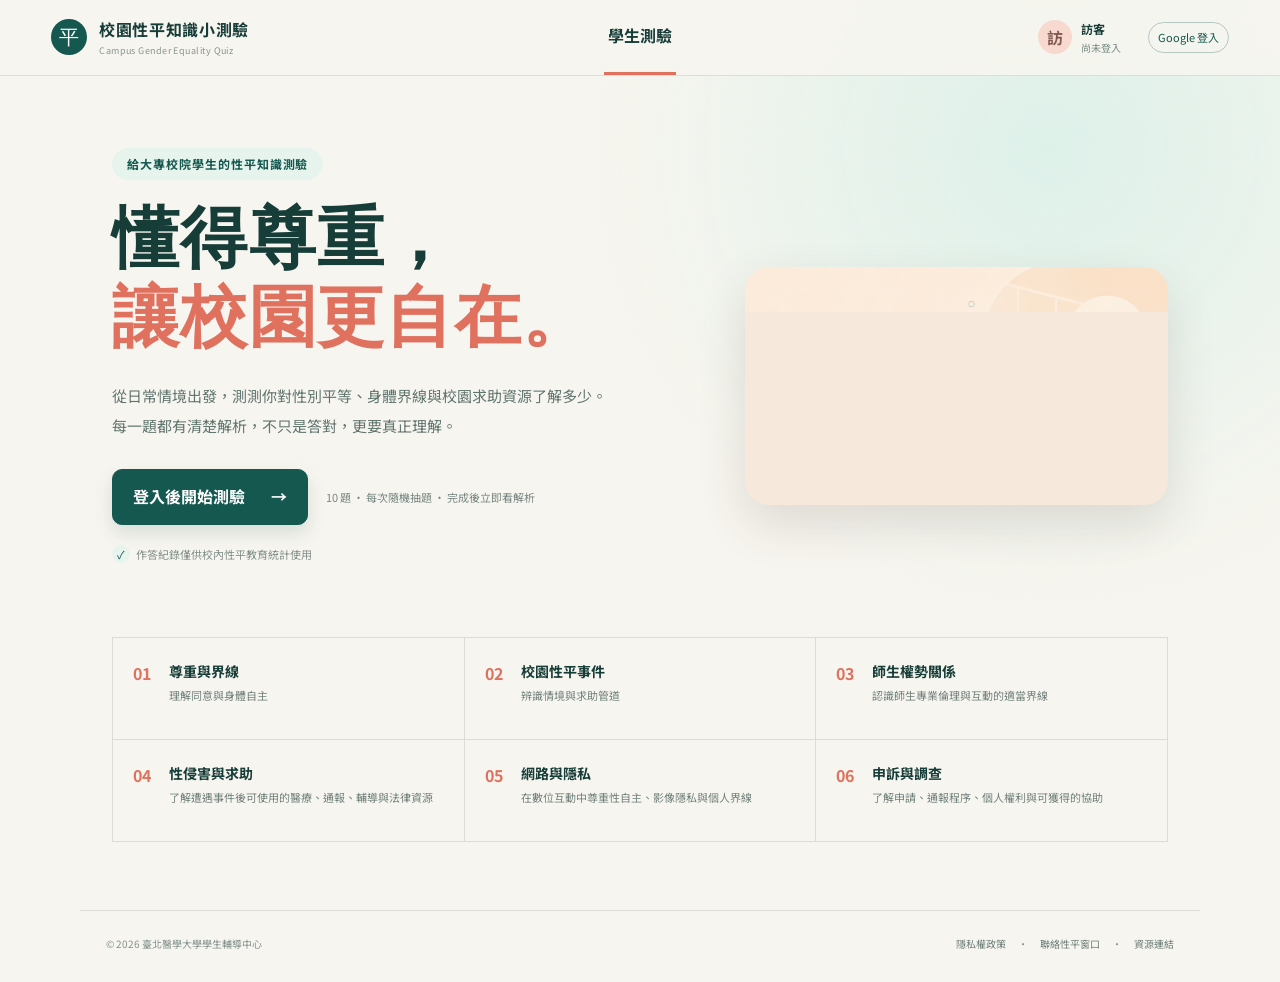
==== commit 02965045: "以響應式插圖取代首頁同心圓" ====
--- a/index.html
+++ b/index.html
@@ -39,18 +39,9 @@
         </div>
         <p class="privacy-note"><span>✓</span> 作答紀錄僅供校內性平教育統計使用</p>
       </div>
-      <div class="values-graphic" role="img" aria-label="尊重、理解、行動三個核心價值">
-        <svg class="values-svg" viewBox="0 0 360 360" aria-hidden="true" focusable="false">
-          <circle class="values-ring values-ring-outer" cx="180" cy="180" r="166"></circle>
-          <circle class="values-ring values-ring-middle" cx="180" cy="180" r="116"></circle>
-          <circle class="values-ring values-ring-inner" cx="180" cy="180" r="66"></circle>
-          <circle class="values-dot" cx="291" cy="105" r="5"></circle>
-          <circle class="values-dot" cx="78" cy="278" r="5"></circle>
-          <text class="values-label values-label-respect" x="180" y="48">尊重</text>
-          <text class="values-label values-label-understand" x="180" y="108">理解</text>
-          <text class="values-label values-label-action" x="180" y="188">行動</text>
-        </svg>
-      </div>
+      <figure class="values-graphic">
+        <img src="./assets/hero-gender-equality.png" width="1672" height="941" alt="熊、兔子、狐狸與貓咪一起學習校園性別平等" decoding="async">
+      </figure>
       <div class="topics" aria-label="測驗六大主題">
         <article><b>01</b><div><strong>尊重與界線</strong><span>理解同意與身體自主</span></div></article>
         <article><b>02</b><div><strong>校園性平事件</strong><span>辨識情境與求助管道</span></div></article>
--- a/styles.css
+++ b/styles.css
@@ -1,6 +1,8 @@
-:root{--ink:#173d38;--deep:#14584f;--coral:#df715e;--paper:#f7f5ef;--mint:#e7f4ed;--line:#d9ddd5;--muted:#788984;font-family:"Noto Sans TC","PingFang TC",Arial,sans-serif;color:var(--ink);background:var(--paper);line-height:1.7}*{box-sizing:border-box}html{scroll-behavior:smooth}body{margin:0;min-height:100vh;background:radial-gradient(circle at 82% 15%,#ddf1e9 0,transparent 34%),var(--paper)}button,a{font:inherit}.topbar{height:76px;display:grid;grid-template-columns:1fr auto 1fr;align-items:center;padding:0 clamp(24px,4vw,52px);border-bottom:1px solid #d9ded8;background:#f7f5efdd;backdrop-filter:blur(12px);position:sticky;top:0;z-index:10}.brand{display:flex;align-items:center;gap:12px;color:var(--ink);text-decoration:none;width:max-content}.brand-mark{width:36px;height:36px;display:grid;place-items:center;border-radius:50%;background:var(--deep);color:white;font-family:"Noto Serif TC",serif;font-size:20px}.brand strong,.brand small,.account-copy strong,.account-copy small{display:block}.brand strong{font-size:16px;letter-spacing:.04em}.brand small{font-size:9px;color:#87948f;letter-spacing:.05em}.topbar nav{align-self:stretch;display:flex;gap:28px}.nav-item{border:0;border-bottom:3px solid transparent;background:transparent;color:var(--ink);font-weight:700;padding:0 4px;cursor:pointer}.nav-item.active{border-bottom-color:var(--coral)}.account{justify-self:end;display:flex;align-items:center;gap:9px}.account-avatar{width:34px;height:34px;display:grid;place-items:center;border-radius:50%;background:#f7d9cf;color:#81584f;font-weight:700}.account-copy{min-width:58px}.account-copy strong{font-size:12px}.account-copy small{font-size:10px;color:var(--muted)}.auth-button{border:1px solid #b6c6c1;border-radius:999px;background:transparent;color:var(--deep);font-size:11px;padding:5px 9px;cursor:pointer}.page{max-width:1120px;margin:0 auto;padding:70px 32px 0}.hero{display:grid;grid-template-columns:1.15fr .85fr;column-gap:60px}.hero-copy{padding-top:2px}.eyebrow,.panel-kicker{display:inline-block;margin:0 0 20px;padding:6px 15px;border-radius:999px;background:var(--mint);color:var(--deep);font-size:12px;font-weight:700;letter-spacing:.08em}.hero h1{font-family:"Noto Serif TC",serif;font-size:clamp(48px,5.2vw,75px);font-weight:600;line-height:1.18;letter-spacing:.02em;margin:0 0 24px}.hero h1 em{font-style:normal;color:var(--coral)}.lead{color:#61756f;font-size:15px;line-height:2;margin:0}.hero-actions{display:flex;align-items:center;gap:18px;margin-top:28px}.hero-actions>span{font-size:11px;color:#778782}.button{border:1px solid #9db8b1;border-radius:10px;background:transparent;color:var(--deep);padding:10px 18px;cursor:pointer}.primary{background:var(--deep);border-color:var(--deep);color:#fff;font-weight:700;box-shadow:0 8px 18px #14584f24}.hero .primary{padding:13px 20px}.primary span{margin-left:22px}.privacy-note{font-size:11px;color:#81908b;margin:20px 0}.privacy-note span{display:inline-grid;place-items:center;width:18px;height:18px;margin-right:4px;border-radius:50%;background:var(--mint);color:var(--deep)}.values-graphic{position:relative;isolation:isolate;width:clamp(280px,31vw,360px);max-width:100%;aspect-ratio:1/1;margin:42px auto 0;flex:none}.orbit{position:absolute;border-radius:50%;inset:0}.orbit-outer{border:1px solid #9fc4b7;background:rgb(231 244 237 / .42);box-shadow:0 24px 55px #14584f14}.orbit-middle{inset:15%;border:1px solid #8fbaab;background:var(--paper);box-shadow:0 12px 30px #14584f12}.orbit-inner{inset:31%;border:0;background:linear-gradient(145deg,#19685d,var(--deep));box-shadow:0 18px 38px #14584f35}.value{position:absolute;z-index:2;display:grid;place-items:center;min-width:54px;padding:4px 10px;border-radius:999px;background:rgb(247 245 239 / .9);color:#355c54;font-size:clamp(11px,1vw,13px);font-weight:700;letter-spacing:.12em;line-height:1.4;white-space:nowrap;box-shadow:0 5px 16px #173d3812}.value-respect{left:50%;top:7.5%;transform:translateX(-50%)}.value-understand{left:7.5%;top:50%;transform:translateY(-50%)}.value-action{left:50%;top:50%;min-width:auto;padding:0;transform:translate(-50%,-50%);background:transparent;color:#fff;font-family:"Noto Serif TC",serif;font-size:clamp(18px,2vw,24px);letter-spacing:.18em;box-shadow:none}.values-graphic::before,.values-graphic::after{content:"";position:absolute;z-index:3;width:7px;aspect-ratio:1;border-radius:50%;background:var(--coral);box-shadow:0 0 0 5px var(--paper)}.values-graphic::before{right:13.5%;top:24%}.values-graphic::after{left:20%;bottom:17%}.topics{grid-column:1/-1;margin-top:54px;border-top:1px solid var(--line);border-left:1px solid var(--line);display:grid;grid-template-columns:repeat(3,1fr)}.topics article{display:flex;gap:18px;min-height:102px;padding:22px 20px;border-right:1px solid var(--line);border-bottom:1px solid var(--line)}.topics b{color:var(--coral);font-size:16px}.topics strong,.topics span{display:block}.topics strong{font-size:14px}.topics span{margin-top:3px;color:#72827d;font-size:11px;line-height:1.55}.panel{max-width:900px;margin:64px auto;padding:clamp(28px,5vw,56px);background:#fffdf8;border:1px solid var(--line);border-radius:2px;box-shadow:0 18px 60px #214f4310}.quiz-panel{min-height:520px}.progress-row{display:flex;align-items:center;gap:18px;font-size:13px;color:var(--muted)}.progress-row progress{flex:1;height:6px;border:0;accent-color:var(--coral)}.panel h2{font-family:"Noto Serif TC",serif;font-size:clamp(27px,4vw,40px);line-height:1.55}.answer-hint{color:var(--muted);font-size:13px}.answer-grid{display:grid;grid-template-columns:1fr 1fr;gap:18px;margin-top:30px}.answer-button{min-height:120px;display:flex;align-items:center;justify-content:center;gap:16px;border:1px solid #a9c4bc;background:#f5fbf8;color:var(--deep);cursor:pointer;transition:.2s}.answer-button:hover{transform:translateY(-2px);border-color:var(--deep);box-shadow:0 10px 24px #174f4217}.answer-button b{font-family:serif;font-size:32px}.answer-button span{font-weight:700}.answer-button:disabled{cursor:default;opacity:.62;transform:none;box-shadow:none}.answer-button.selected-answer{opacity:1}.answer-button.is-correct{opacity:1;border-color:#287b63;background:#e5f5ec;color:#185b49;box-shadow:inset 0 0 0 2px #287b6326}.answer-button.is-wrong{opacity:1;border-color:#c95f52;background:#fbe9e5;color:#9a3f34;box-shadow:inset 0 0 0 2px #c95f5226}.answer-feedback{margin-top:28px;padding:24px 26px;border:1px solid;border-radius:12px;animation:feedback-in .25s ease-out}.feedback-correct{border-color:#9dcdbb;background:#edf8f2}.feedback-wrong{border-color:#e5b0a7;background:#fff2ef}.feedback-heading{display:flex;align-items:center;gap:14px}.feedback-icon{flex:0 0 auto;width:42px;height:42px;display:grid;place-items:center;border-radius:50%;color:white;font-size:24px;font-weight:800}.feedback-correct .feedback-icon{background:#287b63}.feedback-wrong .feedback-icon{background:#c95f52}.feedback-result{margin:0;font-family:"Noto Serif TC",serif;font-size:22px;font-weight:700}.feedback-answer{margin:2px 0 0;color:#657873;font-size:13px}.feedback-explanation{margin:18px 0;padding-top:16px;border-top:1px solid #b7cfc7}.feedback-wrong .feedback-explanation{border-top-color:#e4c4be}.feedback-explanation strong{color:var(--deep);font-size:13px;letter-spacing:.06em}.feedback-explanation p{margin:6px 0 0;color:#405d56}.next-button{display:block;margin-left:auto}.review-list small{display:block;margin-top:5px;color:var(--coral);font-weight:700}@keyframes feedback-in{from{opacity:0;transform:translateY(8px)}to{opacity:1;transform:translateY(0)}}.review-list article{padding:18px 0;border-bottom:1px solid var(--line)}.review-list p{margin:.4em 0;color:#657873}.result-intro{color:#657873}.section-heading{display:flex;justify-content:space-between;gap:20px;align-items:center}.admin-grid{display:grid;grid-template-columns:2fr 1fr;gap:30px}.admin-row{display:flex;gap:12px;justify-content:space-between;padding:12px 0;border-bottom:1px solid var(--line)}.admin-row span{flex:1}.attempt-row{padding:10px 0;border-bottom:1px solid var(--line);font-variant-numeric:tabular-nums}.status{color:var(--muted)}footer{max-width:1120px;margin:68px auto 0;padding:24px 26px 30px;border-top:1px solid var(--line);display:flex;justify-content:space-between;gap:22px;color:#83918d;font-size:10px}footer nav{display:flex;gap:12px}footer a{color:#6e807a;text-decoration:none}footer a:hover{text-decoration:underline}footer i{font-style:normal}.hidden{display:none!important}dialog{border:0;border-radius:14px;box-shadow:0 24px 90px #0004;width:min(680px,92vw);background:#fffdf8;color:var(--ink)}dialog::backdrop{background:#173d3855}dialog form{display:grid;gap:18px;padding:12px}dialog label{display:grid;gap:6px;font-weight:700}textarea,select{font:inherit;border:1px solid #9abbb4;border-radius:6px;padding:10px;background:white}textarea{min-height:110px;resize:vertical}.dialog-actions{display:flex;justify-content:flex-end;gap:10px}
-@media(max-width:820px){.topbar{height:auto;min-height:72px;grid-template-columns:1fr auto;padding:10px 18px}.brand strong{font-size:14px}.topbar nav{display:none}.account-copy{display:none}.hero{grid-template-columns:1fr;padding-top:45px}.values-graphic{width:clamp(260px,72vw,320px);margin-top:34px;margin-bottom:6px}.topics{grid-template-columns:repeat(2,1fr)}.hero h1{font-size:clamp(42px,13vw,64px)}.lead br{display:none}.panel{margin:28px 14px}.admin-grid{grid-template-columns:1fr}footer{margin-top:38px;flex-direction:column;align-items:center;text-align:center}}
-@media(max-width:520px){.quiz-panel{padding:26px 20px}.answer-feedback{padding:20px 18px}.feedback-heading{align-items:flex-start}.feedback-result{font-size:19px}.feedback-answer{line-height:1.6}.next-button{width:100%;margin-top:20px}.brand small{display:none}.account{gap:5px}.auth-button{font-size:10px;padding:5px 7px}.page{padding-left:18px;padding-right:18px}.hero-actions{align-items:flex-start;flex-direction:column}.values-graphic{width:min(82vw,300px);margin:30px auto 18px}.topics{grid-template-columns:1fr}.topics article{min-height:88px}.answer-grid{grid-template-columns:1fr}.section-heading{align-items:flex-start;flex-direction:column}footer nav{flex-wrap:wrap;justify-content:center}}
+:root{--ink:#173d38;--deep:#14584f;--coral:#df715e;--paper:#f7f5ef;--mint:#e7f4ed;--line:#d9ddd5;--muted:#788984;font-family:"Noto Sans TC","PingFang TC",Arial,sans-serif;color:var(--ink);background:var(--paper);line-height:1.7}*{box-sizing:border-box}html{scroll-behavior:smooth}body{margin:0;min-height:100vh;background:radial-gradient(circle at 82% 15%,#ddf1e9 0,transparent 34%),var(--paper)}button,a{font:inherit}.topbar{height:76px;display:grid;grid-template-columns:1fr auto 1fr;align-items:center;padding:0 clamp(24px,4vw,52px);border-bottom:1px solid #d9ded8;background:#f7f5efdd;backdrop-filter:blur(12px);position:sticky;top:0;z-index:10}.brand{display:flex;align-items:center;gap:12px;color:var(--ink);text-decoration:none;width:max-content}.brand-mark{width:36px;height:36px;display:grid;place-items:center;border-radius:50%;background:var(--deep);color:white;font-family:"Noto Serif TC",serif;font-size:20px}.brand strong,.brand small,.account-copy strong,.account-copy small{display:block}.brand strong{font-size:16px;letter-spacing:.04em}.brand small{font-size:9px;color:#87948f;letter-spacing:.05em}.topbar nav{align-self:stretch;display:flex;gap:28px}.nav-item{border:0;border-bottom:3px solid transparent;background:transparent;color:var(--ink);font-weight:700;padding:0 4px;cursor:pointer}.nav-item.active{border-bottom-color:var(--coral)}.account{justify-self:end;display:flex;align-items:center;gap:9px}.account-avatar{width:34px;height:34px;display:grid;place-items:center;border-radius:50%;background:#f7d9cf;color:#81584f;font-weight:700}.account-copy{min-width:58px}.account-copy strong{font-size:12px}.account-copy small{font-size:10px;color:var(--muted)}.auth-button{border:1px solid #b6c6c1;border-radius:999px;background:transparent;color:var(--deep);font-size:11px;padding:5px 9px;cursor:pointer}.page{max-width:1120px;margin:0 auto;padding:70px 32px 0}.hero{display:grid;grid-template-columns:1.15fr .85fr;column-gap:60px}.hero-copy{padding-top:2px}.eyebrow,.panel-kicker{display:inline-block;margin:0 0 20px;padding:6px 15px;border-radius:999px;background:var(--mint);color:var(--deep);font-size:12px;font-weight:700;letter-spacing:.08em}.hero h1{font-family:"Noto Serif TC",serif;font-size:clamp(48px,5.2vw,75px);font-weight:600;line-height:1.18;letter-spacing:.02em;margin:0 0 24px}.hero h1 em{font-style:normal;color:var(--coral)}.lead{color:#61756f;font-size:15px;line-height:2;margin:0}.hero-actions{display:flex;align-items:center;gap:18px;margin-top:28px}.hero-actions>span{font-size:11px;color:#778782}.button{border:1px solid #9db8b1;border-radius:10px;background:transparent;color:var(--deep);padding:10px 18px;cursor:pointer}.primary{background:var(--deep);border-color:var(--deep);color:#fff;font-weight:700;box-shadow:0 8px 18px #14584f24}.hero .primary{padding:13px 20px}.primary span{margin-left:22px}.privacy-note{font-size:11px;color:#81908b;margin:20px 0}.privacy-note span{display:inline-grid;place-items:center;width:18px;height:18px;margin-right:4px;border-radius:50%;background:var(--mint);color:var(--deep)}.values-graphic{align-self:center;width:min(100%,520px);margin:42px auto 0;overflow:hidden;border-radius:24px;background:#f6e9dc;box-shadow:0 20px 48px rgb(75 57 43 / .14);line-height:0}
+.values-graphic img{display:block;width:100%;height:auto;aspect-ratio:1672/941;object-fit:contain}
+.topics{grid-column:1/-1;margin-top:54px;border-top:1px solid var(--line);border-left:1px solid var(--line);display:grid;grid-template-columns:repeat(3,1fr)}.topics article{display:flex;gap:18px;min-height:102px;padding:22px 20px;border-right:1px solid var(--line);border-bottom:1px solid var(--line)}.topics b{color:var(--coral);font-size:16px}.topics strong,.topics span{display:block}.topics strong{font-size:14px}.topics span{margin-top:3px;color:#72827d;font-size:11px;line-height:1.55}.panel{max-width:900px;margin:64px auto;padding:clamp(28px,5vw,56px);background:#fffdf8;border:1px solid var(--line);border-radius:2px;box-shadow:0 18px 60px #214f4310}.quiz-panel{min-height:520px}.progress-row{display:flex;align-items:center;gap:18px;font-size:13px;color:var(--muted)}.progress-row progress{flex:1;height:6px;border:0;accent-color:var(--coral)}.panel h2{font-family:"Noto Serif TC",serif;font-size:clamp(27px,4vw,40px);line-height:1.55}.answer-hint{color:var(--muted);font-size:13px}.answer-grid{display:grid;grid-template-columns:1fr 1fr;gap:18px;margin-top:30px}.answer-button{min-height:120px;display:flex;align-items:center;justify-content:center;gap:16px;border:1px solid #a9c4bc;background:#f5fbf8;color:var(--deep);cursor:pointer;transition:.2s}.answer-button:hover{transform:translateY(-2px);border-color:var(--deep);box-shadow:0 10px 24px #174f4217}.answer-button b{font-family:serif;font-size:32px}.answer-button span{font-weight:700}.answer-button:disabled{cursor:default;opacity:.62;transform:none;box-shadow:none}.answer-button.selected-answer{opacity:1}.answer-button.is-correct{opacity:1;border-color:#287b63;background:#e5f5ec;color:#185b49;box-shadow:inset 0 0 0 2px #287b6326}.answer-button.is-wrong{opacity:1;border-color:#c95f52;background:#fbe9e5;color:#9a3f34;box-shadow:inset 0 0 0 2px #c95f5226}.answer-feedback{margin-top:28px;padding:24px 26px;border:1px solid;border-radius:12px;animation:feedback-in .25s ease-out}.feedback-correct{border-color:#9dcdbb;background:#edf8f2}.feedback-wrong{border-color:#e5b0a7;background:#fff2ef}.feedback-heading{display:flex;align-items:center;gap:14px}.feedback-icon{flex:0 0 auto;width:42px;height:42px;display:grid;place-items:center;border-radius:50%;color:white;font-size:24px;font-weight:800}.feedback-correct .feedback-icon{background:#287b63}.feedback-wrong .feedback-icon{background:#c95f52}.feedback-result{margin:0;font-family:"Noto Serif TC",serif;font-size:22px;font-weight:700}.feedback-answer{margin:2px 0 0;color:#657873;font-size:13px}.feedback-explanation{margin:18px 0;padding-top:16px;border-top:1px solid #b7cfc7}.feedback-wrong .feedback-explanation{border-top-color:#e4c4be}.feedback-explanation strong{color:var(--deep);font-size:13px;letter-spacing:.06em}.feedback-explanation p{margin:6px 0 0;color:#405d56}.next-button{display:block;margin-left:auto}.review-list small{display:block;margin-top:5px;color:var(--coral);font-weight:700}@keyframes feedback-in{from{opacity:0;transform:translateY(8px)}to{opacity:1;transform:translateY(0)}}.review-list article{padding:18px 0;border-bottom:1px solid var(--line)}.review-list p{margin:.4em 0;color:#657873}.result-intro{color:#657873}.section-heading{display:flex;justify-content:space-between;gap:20px;align-items:center}.admin-grid{display:grid;grid-template-columns:2fr 1fr;gap:30px}.admin-row{display:flex;gap:12px;justify-content:space-between;padding:12px 0;border-bottom:1px solid var(--line)}.admin-row span{flex:1}.attempt-row{padding:10px 0;border-bottom:1px solid var(--line);font-variant-numeric:tabular-nums}.status{color:var(--muted)}footer{max-width:1120px;margin:68px auto 0;padding:24px 26px 30px;border-top:1px solid var(--line);display:flex;justify-content:space-between;gap:22px;color:#83918d;font-size:10px}footer nav{display:flex;gap:12px}footer a{color:#6e807a;text-decoration:none}footer a:hover{text-decoration:underline}footer i{font-style:normal}.hidden{display:none!important}dialog{border:0;border-radius:14px;box-shadow:0 24px 90px #0004;width:min(680px,92vw);background:#fffdf8;color:var(--ink)}dialog::backdrop{background:#173d3855}dialog form{display:grid;gap:18px;padding:12px}dialog label{display:grid;gap:6px;font-weight:700}textarea,select{font:inherit;border:1px solid #9abbb4;border-radius:6px;padding:10px;background:white}textarea{min-height:110px;resize:vertical}.dialog-actions{display:flex;justify-content:flex-end;gap:10px}
+@media(max-width:820px){.topbar{height:auto;min-height:72px;grid-template-columns:1fr auto;padding:10px 18px}.brand strong{font-size:14px}.topbar nav{display:none}.account-copy{display:none}.hero{grid-template-columns:1fr;padding-top:45px}.values-graphic{width:min(100%,680px);margin:34px auto 6px}.topics{grid-template-columns:repeat(2,1fr)}.hero h1{font-size:clamp(42px,13vw,64px)}.lead br{display:none}.panel{margin:28px 14px}.admin-grid{grid-template-columns:1fr}footer{margin-top:38px;flex-direction:column;align-items:center;text-align:center}}
+@media(max-width:520px){.quiz-panel{padding:26px 20px}.answer-feedback{padding:20px 18px}.feedback-heading{align-items:flex-start}.feedback-result{font-size:19px}.feedback-answer{line-height:1.6}.next-button{width:100%;margin-top:20px}.brand small{display:none}.account{gap:5px}.auth-button{font-size:10px;padding:5px 7px}.page{padding-left:18px;padding-right:18px}.hero-actions{align-items:flex-start;flex-direction:column}.values-graphic{width:100%;margin:30px auto 18px;border-radius:16px}.topics{grid-template-columns:1fr}.topics article{min-height:88px}.answer-grid{grid-template-columns:1fr}.section-heading{align-items:flex-start;flex-direction:column}footer nav{flex-wrap:wrap;justify-content:center}}
 
 /* Management dashboard */
 .admin-panel{max-width:1180px}.admin-dashboard{display:grid;gap:22px}.admin-card{background:#fffdf9;border:1px solid var(--line);border-radius:18px;padding:24px;box-shadow:0 10px 30px #173d380b}.admin-card-heading{display:flex;align-items:center;justify-content:space-between;gap:16px;margin-bottom:18px}.admin-card-heading>div{display:flex;align-items:center;gap:10px}.admin-card h3{margin:0;font-size:19px}.admin-icon{width:32px;height:32px;display:grid;place-items:center;border-radius:9px;background:var(--mint);color:var(--deep);font-weight:800}.inline-form,.import-controls,.question-filter,.month-toolbar{display:flex;align-items:end;gap:12px;flex-wrap:wrap}.inline-form label,.month-toolbar label{font-size:13px;font-weight:700}.inline-form input,.month-toolbar input,.import-controls input,.import-controls select,.question-filter input,.question-filter select,.form-grid input,.form-grid select,.form-grid textarea{display:block;border:1px solid #b9c8c3;border-radius:9px;background:white;color:var(--ink);padding:9px 11px;max-width:100%}.inline-form input{width:110px}.admin-card small{color:var(--muted)}.records-card,.questions-card{grid-column:1/-1}.month-toolbar{align-items:center;margin-bottom:15px}.icon-button{width:36px;height:36px;border:1px solid #b9c8c3;border-radius:50%;background:white;color:var(--deep);font-size:24px;cursor:pointer}.record-summary{margin-left:auto;font-size:13px;color:var(--muted)}.table-scroll{overflow:auto}.admin-table{width:100%;border-collapse:collapse;min-width:620px}.admin-table th,.admin-table td{padding:12px 10px;border-bottom:1px solid var(--line);text-align:left;font-size:13px}.admin-table th{background:#f1f6f2;color:var(--deep)}.empty-cell{text-align:center!important;color:var(--muted);padding:28px!important}.question-filter{align-items:center;margin-bottom:14px}.question-filter input{flex:1;min-width:240px}.question-filter span{margin-left:auto;color:var(--muted);font-size:13px}.question-admin-list{display:grid;gap:10px}.question-admin-row{display:grid;grid-template-columns:42px 1fr auto;gap:14px;align-items:start;padding:16px;border:1px solid var(--line);border-radius:13px;background:white}.question-admin-row.inactive{opacity:.65;background:#f3f3f0}.question-number{width:34px;height:34px;display:grid;place-items:center;border-radius:50%;background:var(--mint);color:var(--deep)}.question-copy strong,.question-copy small{display:block}.question-copy small{color:var(--coral);margin:3px 0}.question-copy p{margin:6px 0 0;color:#5f716c;font-size:13px}.row-actions{display:flex;gap:7px}.button.danger{color:#a83d35;border-color:#ddb4ae}.status.success{color:#176b43}.status.error{color:#a83d35}.form-grid{display:grid;grid-template-columns:1fr 1fr;gap:15px}.form-grid label{font-weight:700;font-size:13px}.form-grid .full{grid-column:1/-1}.form-grid textarea{width:100%;resize:vertical}.check-label{display:flex!important;align-items:center;gap:8px}.check-label input{width:auto}.import-card p{color:#5f716c}.import-controls input{flex:1;min-width:240px}
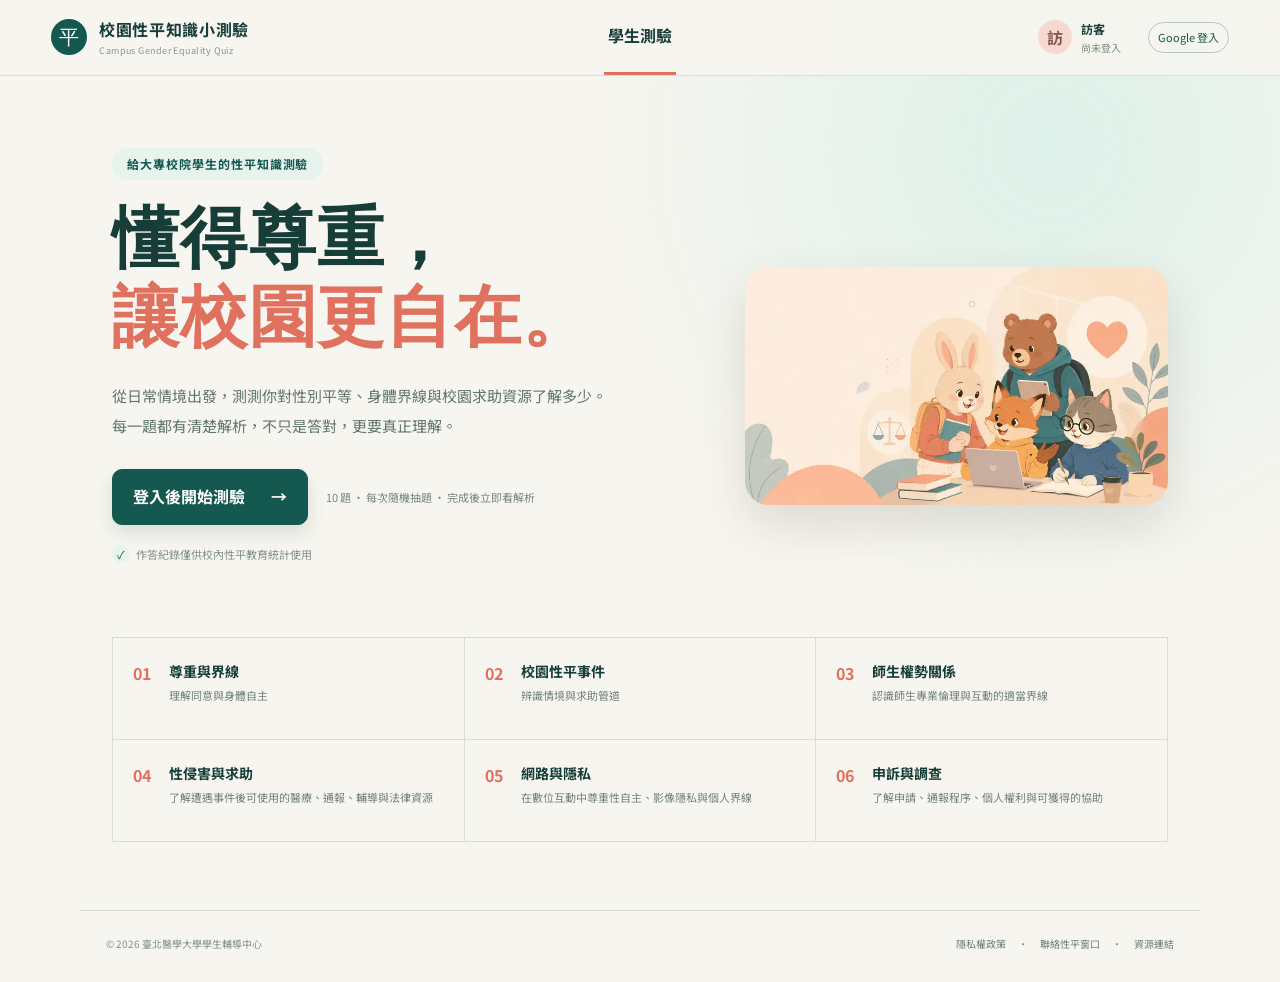
==== commit 1c3e598d: "使用輕量圖片修正首頁顯示" ====
--- a/index.html
+++ b/index.html
@@ -40,7 +40,7 @@
         <p class="privacy-note"><span>✓</span> 作答紀錄僅供校內性平教育統計使用</p>
       </div>
       <figure class="values-graphic">
-        <img src="./assets/hero-gender-equality.png" width="1672" height="941" alt="熊、兔子、狐狸與貓咪一起學習校園性別平等" decoding="async">
+        <img src="[data-uri]" width="800" height="450" alt="熊、兔子、狐狸與貓咪一起學習校園性別平等" decoding="async">
       </figure>
       <div class="topics" aria-label="測驗六大主題">
         <article><b>01</b><div><strong>尊重與界線</strong><span>理解同意與身體自主</span></div></article>
--- a/styles.css
+++ b/styles.css
@@ -1,5 +1,5 @@
-:root{--ink:#173d38;--deep:#14584f;--coral:#df715e;--paper:#f7f5ef;--mint:#e7f4ed;--line:#d9ddd5;--muted:#788984;font-family:"Noto Sans TC","PingFang TC",Arial,sans-serif;color:var(--ink);background:var(--paper);line-height:1.7}*{box-sizing:border-box}html{scroll-behavior:smooth}body{margin:0;min-height:100vh;background:radial-gradient(circle at 82% 15%,#ddf1e9 0,transparent 34%),var(--paper)}button,a{font:inherit}.topbar{height:76px;display:grid;grid-template-columns:1fr auto 1fr;align-items:center;padding:0 clamp(24px,4vw,52px);border-bottom:1px solid #d9ded8;background:#f7f5efdd;backdrop-filter:blur(12px);position:sticky;top:0;z-index:10}.brand{display:flex;align-items:center;gap:12px;color:var(--ink);text-decoration:none;width:max-content}.brand-mark{width:36px;height:36px;display:grid;place-items:center;border-radius:50%;background:var(--deep);color:white;font-family:"Noto Serif TC",serif;font-size:20px}.brand strong,.brand small,.account-copy strong,.account-copy small{display:block}.brand strong{font-size:16px;letter-spacing:.04em}.brand small{font-size:9px;color:#87948f;letter-spacing:.05em}.topbar nav{align-self:stretch;display:flex;gap:28px}.nav-item{border:0;border-bottom:3px solid transparent;background:transparent;color:var(--ink);font-weight:700;padding:0 4px;cursor:pointer}.nav-item.active{border-bottom-color:var(--coral)}.account{justify-self:end;display:flex;align-items:center;gap:9px}.account-avatar{width:34px;height:34px;display:grid;place-items:center;border-radius:50%;background:#f7d9cf;color:#81584f;font-weight:700}.account-copy{min-width:58px}.account-copy strong{font-size:12px}.account-copy small{font-size:10px;color:var(--muted)}.auth-button{border:1px solid #b6c6c1;border-radius:999px;background:transparent;color:var(--deep);font-size:11px;padding:5px 9px;cursor:pointer}.page{max-width:1120px;margin:0 auto;padding:70px 32px 0}.hero{display:grid;grid-template-columns:1.15fr .85fr;column-gap:60px}.hero-copy{padding-top:2px}.eyebrow,.panel-kicker{display:inline-block;margin:0 0 20px;padding:6px 15px;border-radius:999px;background:var(--mint);color:var(--deep);font-size:12px;font-weight:700;letter-spacing:.08em}.hero h1{font-family:"Noto Serif TC",serif;font-size:clamp(48px,5.2vw,75px);font-weight:600;line-height:1.18;letter-spacing:.02em;margin:0 0 24px}.hero h1 em{font-style:normal;color:var(--coral)}.lead{color:#61756f;font-size:15px;line-height:2;margin:0}.hero-actions{display:flex;align-items:center;gap:18px;margin-top:28px}.hero-actions>span{font-size:11px;color:#778782}.button{border:1px solid #9db8b1;border-radius:10px;background:transparent;color:var(--deep);padding:10px 18px;cursor:pointer}.primary{background:var(--deep);border-color:var(--deep);color:#fff;font-weight:700;box-shadow:0 8px 18px #14584f24}.hero .primary{padding:13px 20px}.primary span{margin-left:22px}.privacy-note{font-size:11px;color:#81908b;margin:20px 0}.privacy-note span{display:inline-grid;place-items:center;width:18px;height:18px;margin-right:4px;border-radius:50%;background:var(--mint);color:var(--deep)}.values-graphic{align-self:center;width:min(100%,520px);margin:42px auto 0;overflow:hidden;border-radius:24px;background:#f6e9dc;box-shadow:0 20px 48px rgb(75 57 43 / .14);line-height:0}
-.values-graphic img{display:block;width:100%;height:auto;aspect-ratio:1672/941;object-fit:contain}
+:root{--ink:#173d38;--deep:#14584f;--coral:#df715e;--paper:#f7f5ef;--mint:#e7f4ed;--line:#d9ddd5;--muted:#788984;font-family:"Noto Sans TC","PingFang TC",Arial,sans-serif;color:var(--ink);background:var(--paper);line-height:1.7}*{box-sizing:border-box}html{scroll-behavior:smooth}body{margin:0;min-height:100vh;background:radial-gradient(circle at 82% 15%,#ddf1e9 0,transparent 34%),var(--paper)}button,a{font:inherit}.topbar{height:76px;display:grid;grid-template-columns:1fr auto 1fr;align-items:center;padding:0 clamp(24px,4vw,52px);border-bottom:1px solid #d9ded8;background:#f7f5efdd;backdrop-filter:blur(12px);position:sticky;top:0;z-index:10}.brand{display:flex;align-items:center;gap:12px;color:var(--ink);text-decoration:none;width:max-content}.brand-mark{width:36px;height:36px;display:grid;place-items:center;border-radius:50%;background:var(--deep);color:white;font-family:"Noto Serif TC",serif;font-size:20px}.brand strong,.brand small,.account-copy strong,.account-copy small{display:block}.brand strong{font-size:16px;letter-spacing:.04em}.brand small{font-size:9px;color:#87948f;letter-spacing:.05em}.topbar nav{align-self:stretch;display:flex;gap:28px}.nav-item{border:0;border-bottom:3px solid transparent;background:transparent;color:var(--ink);font-weight:700;padding:0 4px;cursor:pointer}.nav-item.active{border-bottom-color:var(--coral)}.account{justify-self:end;display:flex;align-items:center;gap:9px}.account-avatar{width:34px;height:34px;display:grid;place-items:center;border-radius:50%;background:#f7d9cf;color:#81584f;font-weight:700}.account-copy{min-width:58px}.account-copy strong{font-size:12px}.account-copy small{font-size:10px;color:var(--muted)}.auth-button{border:1px solid #b6c6c1;border-radius:999px;background:transparent;color:var(--deep);font-size:11px;padding:5px 9px;cursor:pointer}.page{max-width:1120px;margin:0 auto;padding:70px 32px 0}.hero{display:grid;grid-template-columns:1.15fr .85fr;column-gap:60px}.hero-copy{padding-top:2px}.eyebrow,.panel-kicker{display:inline-block;margin:0 0 20px;padding:6px 15px;border-radius:999px;background:var(--mint);color:var(--deep);font-size:12px;font-weight:700;letter-spacing:.08em}.hero h1{font-family:"Noto Serif TC",serif;font-size:clamp(48px,5.2vw,75px);font-weight:600;line-height:1.18;letter-spacing:.02em;margin:0 0 24px}.hero h1 em{font-style:normal;color:var(--coral)}.lead{color:#61756f;font-size:15px;line-height:2;margin:0}.hero-actions{display:flex;align-items:center;gap:18px;margin-top:28px}.hero-actions>span{font-size:11px;color:#778782}.button{border:1px solid #9db8b1;border-radius:10px;background:transparent;color:var(--deep);padding:10px 18px;cursor:pointer}.primary{background:var(--deep);border-color:var(--deep);color:#fff;font-weight:700;box-shadow:0 8px 18px #14584f24}.hero .primary{padding:13px 20px}.primary span{margin-left:22px}.privacy-note{font-size:11px;color:#81908b;margin:20px 0}.privacy-note span{display:inline-grid;place-items:center;width:18px;height:18px;margin-right:4px;border-radius:50%;background:var(--mint);color:var(--deep)}.values-graphic{align-self:center;min-width:0;width:min(100%,520px);height:auto;margin:42px auto 0;overflow:visible;border-radius:24px;background:#f6e9dc;box-shadow:0 20px 48px rgb(75 57 43 / .14);line-height:0}
+.values-graphic img{display:block;width:100%;max-width:100%;height:auto!important;max-height:none;aspect-ratio:auto;object-fit:contain;object-position:center;border-radius:inherit}
 .topics{grid-column:1/-1;margin-top:54px;border-top:1px solid var(--line);border-left:1px solid var(--line);display:grid;grid-template-columns:repeat(3,1fr)}.topics article{display:flex;gap:18px;min-height:102px;padding:22px 20px;border-right:1px solid var(--line);border-bottom:1px solid var(--line)}.topics b{color:var(--coral);font-size:16px}.topics strong,.topics span{display:block}.topics strong{font-size:14px}.topics span{margin-top:3px;color:#72827d;font-size:11px;line-height:1.55}.panel{max-width:900px;margin:64px auto;padding:clamp(28px,5vw,56px);background:#fffdf8;border:1px solid var(--line);border-radius:2px;box-shadow:0 18px 60px #214f4310}.quiz-panel{min-height:520px}.progress-row{display:flex;align-items:center;gap:18px;font-size:13px;color:var(--muted)}.progress-row progress{flex:1;height:6px;border:0;accent-color:var(--coral)}.panel h2{font-family:"Noto Serif TC",serif;font-size:clamp(27px,4vw,40px);line-height:1.55}.answer-hint{color:var(--muted);font-size:13px}.answer-grid{display:grid;grid-template-columns:1fr 1fr;gap:18px;margin-top:30px}.answer-button{min-height:120px;display:flex;align-items:center;justify-content:center;gap:16px;border:1px solid #a9c4bc;background:#f5fbf8;color:var(--deep);cursor:pointer;transition:.2s}.answer-button:hover{transform:translateY(-2px);border-color:var(--deep);box-shadow:0 10px 24px #174f4217}.answer-button b{font-family:serif;font-size:32px}.answer-button span{font-weight:700}.answer-button:disabled{cursor:default;opacity:.62;transform:none;box-shadow:none}.answer-button.selected-answer{opacity:1}.answer-button.is-correct{opacity:1;border-color:#287b63;background:#e5f5ec;color:#185b49;box-shadow:inset 0 0 0 2px #287b6326}.answer-button.is-wrong{opacity:1;border-color:#c95f52;background:#fbe9e5;color:#9a3f34;box-shadow:inset 0 0 0 2px #c95f5226}.answer-feedback{margin-top:28px;padding:24px 26px;border:1px solid;border-radius:12px;animation:feedback-in .25s ease-out}.feedback-correct{border-color:#9dcdbb;background:#edf8f2}.feedback-wrong{border-color:#e5b0a7;background:#fff2ef}.feedback-heading{display:flex;align-items:center;gap:14px}.feedback-icon{flex:0 0 auto;width:42px;height:42px;display:grid;place-items:center;border-radius:50%;color:white;font-size:24px;font-weight:800}.feedback-correct .feedback-icon{background:#287b63}.feedback-wrong .feedback-icon{background:#c95f52}.feedback-result{margin:0;font-family:"Noto Serif TC",serif;font-size:22px;font-weight:700}.feedback-answer{margin:2px 0 0;color:#657873;font-size:13px}.feedback-explanation{margin:18px 0;padding-top:16px;border-top:1px solid #b7cfc7}.feedback-wrong .feedback-explanation{border-top-color:#e4c4be}.feedback-explanation strong{color:var(--deep);font-size:13px;letter-spacing:.06em}.feedback-explanation p{margin:6px 0 0;color:#405d56}.next-button{display:block;margin-left:auto}.review-list small{display:block;margin-top:5px;color:var(--coral);font-weight:700}@keyframes feedback-in{from{opacity:0;transform:translateY(8px)}to{opacity:1;transform:translateY(0)}}.review-list article{padding:18px 0;border-bottom:1px solid var(--line)}.review-list p{margin:.4em 0;color:#657873}.result-intro{color:#657873}.section-heading{display:flex;justify-content:space-between;gap:20px;align-items:center}.admin-grid{display:grid;grid-template-columns:2fr 1fr;gap:30px}.admin-row{display:flex;gap:12px;justify-content:space-between;padding:12px 0;border-bottom:1px solid var(--line)}.admin-row span{flex:1}.attempt-row{padding:10px 0;border-bottom:1px solid var(--line);font-variant-numeric:tabular-nums}.status{color:var(--muted)}footer{max-width:1120px;margin:68px auto 0;padding:24px 26px 30px;border-top:1px solid var(--line);display:flex;justify-content:space-between;gap:22px;color:#83918d;font-size:10px}footer nav{display:flex;gap:12px}footer a{color:#6e807a;text-decoration:none}footer a:hover{text-decoration:underline}footer i{font-style:normal}.hidden{display:none!important}dialog{border:0;border-radius:14px;box-shadow:0 24px 90px #0004;width:min(680px,92vw);background:#fffdf8;color:var(--ink)}dialog::backdrop{background:#173d3855}dialog form{display:grid;gap:18px;padding:12px}dialog label{display:grid;gap:6px;font-weight:700}textarea,select{font:inherit;border:1px solid #9abbb4;border-radius:6px;padding:10px;background:white}textarea{min-height:110px;resize:vertical}.dialog-actions{display:flex;justify-content:flex-end;gap:10px}
 @media(max-width:820px){.topbar{height:auto;min-height:72px;grid-template-columns:1fr auto;padding:10px 18px}.brand strong{font-size:14px}.topbar nav{display:none}.account-copy{display:none}.hero{grid-template-columns:1fr;padding-top:45px}.values-graphic{width:min(100%,680px);margin:34px auto 6px}.topics{grid-template-columns:repeat(2,1fr)}.hero h1{font-size:clamp(42px,13vw,64px)}.lead br{display:none}.panel{margin:28px 14px}.admin-grid{grid-template-columns:1fr}footer{margin-top:38px;flex-direction:column;align-items:center;text-align:center}}
 @media(max-width:520px){.quiz-panel{padding:26px 20px}.answer-feedback{padding:20px 18px}.feedback-heading{align-items:flex-start}.feedback-result{font-size:19px}.feedback-answer{line-height:1.6}.next-button{width:100%;margin-top:20px}.brand small{display:none}.account{gap:5px}.auth-button{font-size:10px;padding:5px 7px}.page{padding-left:18px;padding-right:18px}.hero-actions{align-items:flex-start;flex-direction:column}.values-graphic{width:100%;margin:30px auto 18px;border-radius:16px}.topics{grid-template-columns:1fr}.topics article{min-height:88px}.answer-grid{grid-template-columns:1fr}.section-heading{align-items:flex-start;flex-direction:column}footer nav{flex-wrap:wrap;justify-content:center}}
